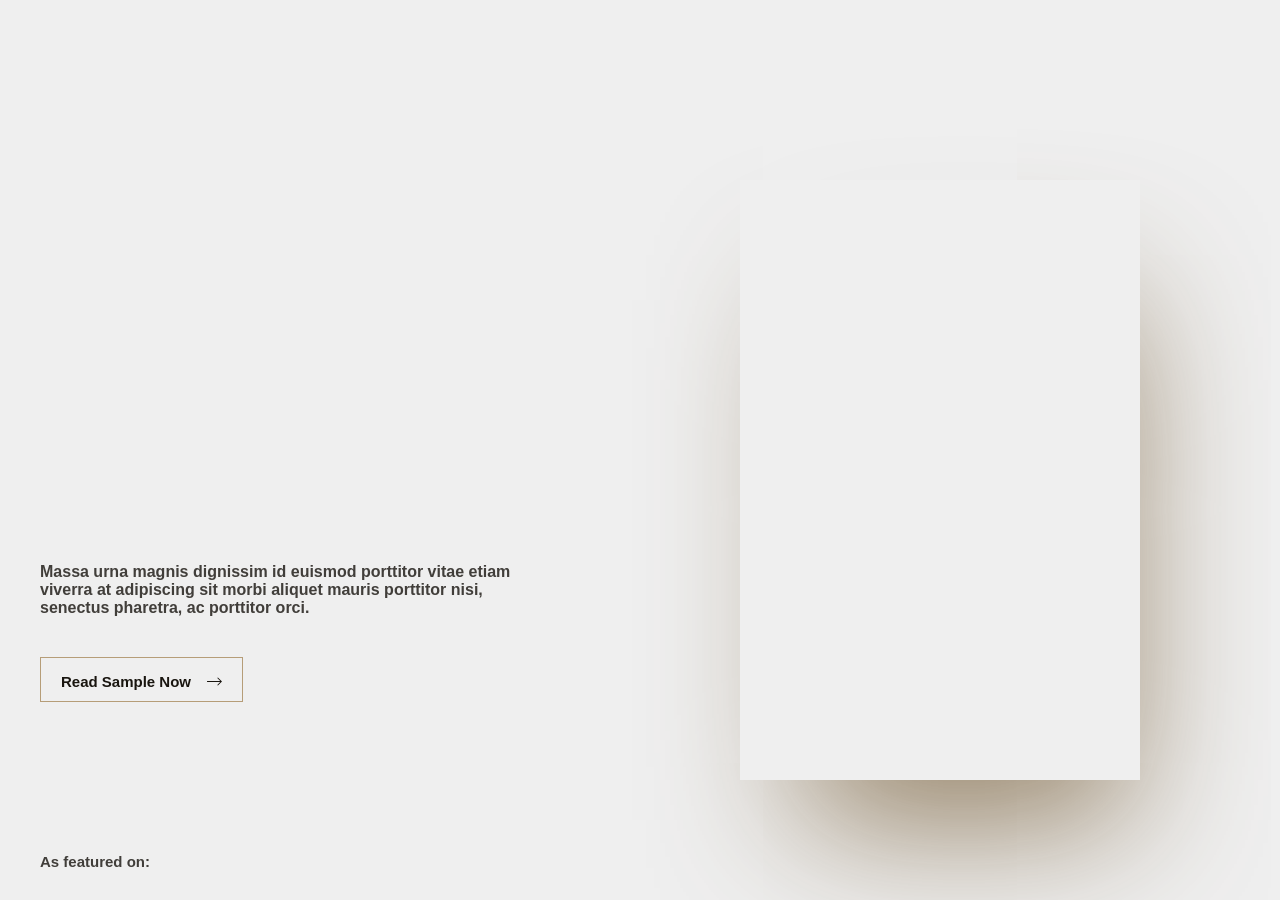
==== index.html @ eb7b5e36 "first" ====
<html xmlns="http://www.w3.org/1999/xhtml" lang="en">

<head>
	<meta http-equiv="Content-Type" content="text/html; charset=utf-8" />
	<meta name="description" content="HTTrack is an easy-to-use website mirror utility. It allows you to download a World Wide website from the Internet to a local directory,building recursively all structures, getting html, images, and other files from the server to your computer. Links are rebuiltrelatively so that you can freely browse to the local site (works with any browser). You can mirror several sites together so that you can jump from one toanother. You can, also, update an existing mirror site, or resume an interrupted download. The robot is fully configurable, with an integrated help" />
	<meta name="keywords" content="httrack, HTTRACK, HTTrack, winhttrack, WINHTTRACK, WinHTTrack, offline browser, web mirror utility, aspirateur web, surf offline, web capture, www mirror utility, browse offline, local  site builder, website mirroring, aspirateur www, internet grabber, capture de site web, internet tool, hors connexion, unix, dos, windows 95, windows 98, solaris, ibm580, AIX 4.0, HTS, HTGet, web aspirator, web aspirateur, libre, GPL, GNU, free software" />
	<title>Local index - HTTrack Website Copier</title>
  <!-- Mirror and index made by HTTrack Website Copier/3.49-2 [XR&CO'2014] -->
	<style type="text/css">
	<!--

body {
	margin: 0;  padding: 0;  margin-bottom: 15px;  margin-top: 8px;
	background: #77b;
}
body, td {
	font: 14px "Trebuchet MS", Verdana, Arial, Helvetica, sans-serif;
	}

#subTitle {
	background: #000;  color: #fff;  padding: 4px;  font-weight: bold; 
	}

#siteNavigation a, #siteNavigation .current {
	font-weight: bold;  color: #448;
	}
#siteNavigation a:link    { text-decoration: none; }
#siteNavigation a:visited { text-decoration: none; }

#siteNavigation .current { background-color: #ccd; }

#siteNavigation a:hover   { text-decoration: none;  background-color: #fff;  color: #000; }
#siteNavigation a:active  { text-decoration: none;  background-color: #ccc; }


a:link    { text-decoration: underline;  color: #00f; }
a:visited { text-decoration: underline;  color: #000; }
a:hover   { text-decoration: underline;  color: #c00; }
a:active  { text-decoration: underline; }

#pageContent {
	clear: both;
	border-bottom: 6px solid #000;
	padding: 10px;  padding-top: 20px;
	line-height: 1.65em;
	background-image: url(backblue.gif);
	background-repeat: no-repeat;
	background-position: top right;
	}

#pageContent, #siteNavigation {
	background-color: #ccd;
	}


.imgLeft  { float: left;   margin-right: 10px;  margin-bottom: 10px; }
.imgRight { float: right;  margin-left: 10px;   margin-bottom: 10px; }

hr { height: 1px;  color: #000;  background-color: #000;  margin-bottom: 15px; }

h1 { margin: 0;  font-weight: bold;  font-size: 2em; }
h2 { margin: 0;  font-weight: bold;  font-size: 1.6em; }
h3 { margin: 0;  font-weight: bold;  font-size: 1.3em; }
h4 { margin: 0;  font-weight: bold;  font-size: 1.18em; }

.blak { background-color: #000; }
.hide { display: none; }
.tableWidth { min-width: 400px; }

.tblRegular       { border-collapse: collapse; }
.tblRegular td    { padding: 6px;  background-image: url(fade.gif);  border: 2px solid #99c; }
.tblHeaderColor, .tblHeaderColor td { background: #99c; }
.tblNoBorder td   { border: 0; }


-->
</style>

</head>

<table width="76%" border="0" align="center" cellspacing="0" cellpadding="3" class="tableWidth">
	<tr>
	<td id="subTitle">HTTrack Website Copier - Open Source offline browser</td>
	</tr>
</table>
<table width="76%" border="0" align="center" cellspacing="0" cellpadding="0" class="tableWidth">
<tr class="blak">
<td>
	<table width="100%" border="0" align="center" cellspacing="1" cellpadding="0">
	<tr>
	<td colspan="6"> 
		<table width="100%" border="0" align="center" cellspacing="0" cellpadding="10">
		<tr> 
		<td id="pageContent"> 
<!-- ==================== End prologue ==================== -->

	<meta name="generator" content="HTTrack Website Copier/3.x">
	<TITLE>Local index - HTTrack</TITLE>
</HEAD>
<BODY>
<H1 ALIGN=Center>Index of locally available sites:</H1>
	<TABLE BORDER="0" WIDTH="100%" CELLSPACING="1" CELLPADDING="0">
		<TR>
			<TD BACKGROUND="fade.gif">
				&middot;
					<A HREF="websitedemos.net/bestselling-author-02/index6195.html">
						Home - Bestselling Author
					</A>		
			</TD>
		</TR>
	</TABLE>
	<BR>
	<BR>
	<BR>
  	<H6 ALIGN="RIGHT">
	<I>Mirror and index made by HTTrack Website Copier [XR&amp;CO'2008]</I>
	</H6>
	<!-- Mirror and index made by HTTrack Website Copier/3.49-2 [XR&CO'2014] -->
	<!-- Thanks for using HTTrack Website Copier! -->
	<meta HTTP-EQUIV="Refresh" CONTENT="0; URL=websitedemos.net/bestselling-author-02/index6195.html">


<!-- ==================== Start epilogue ==================== -->
		</td>
		</tr>
		</table>
	</td>
	</tr>
	</table>
</td>
</tr>
</table>

<table width="76%" border="0" align="center" valign="bottom" cellspacing="0" cellpadding="0">
	<tr>
	<td id="footer"><small>&copy; 2008 Xavier Roche & other contributors - Web Design: Leto Kauler.</small></td>
	</tr>
</table>

</body>

</html>
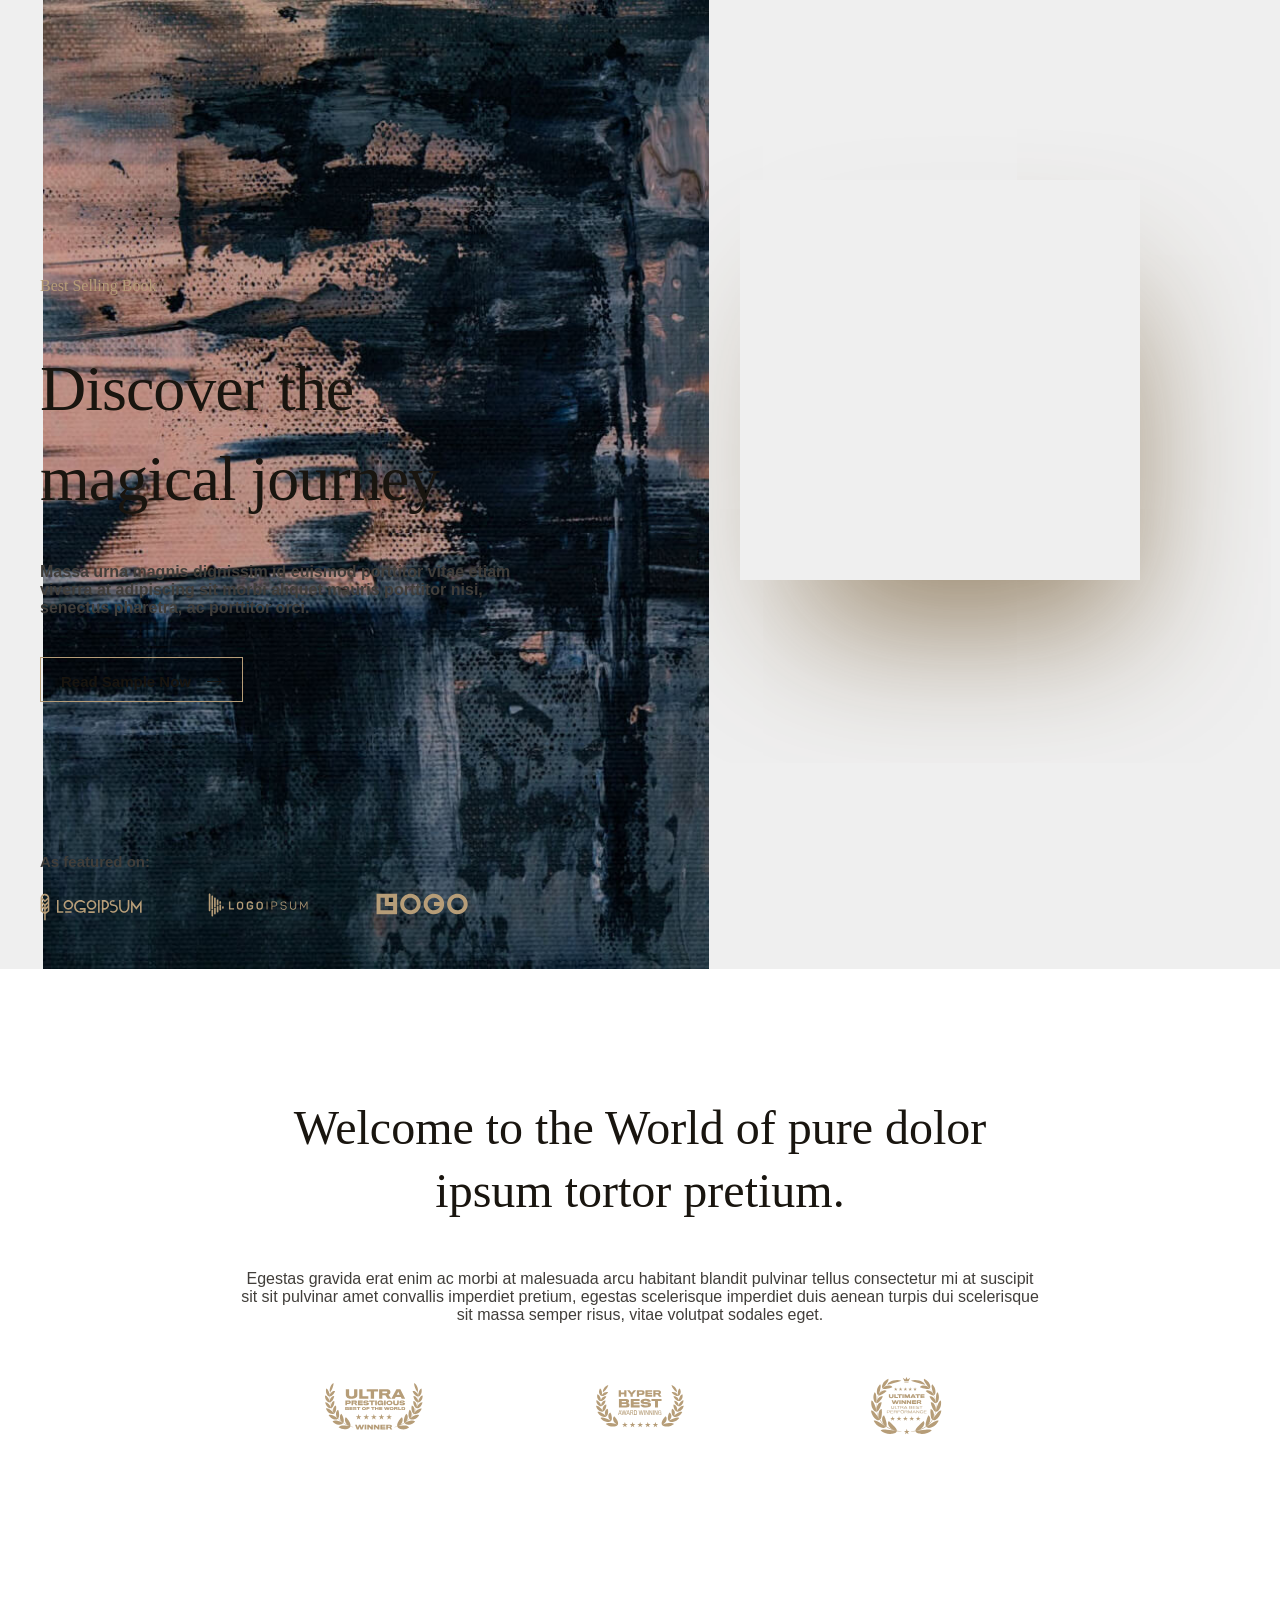
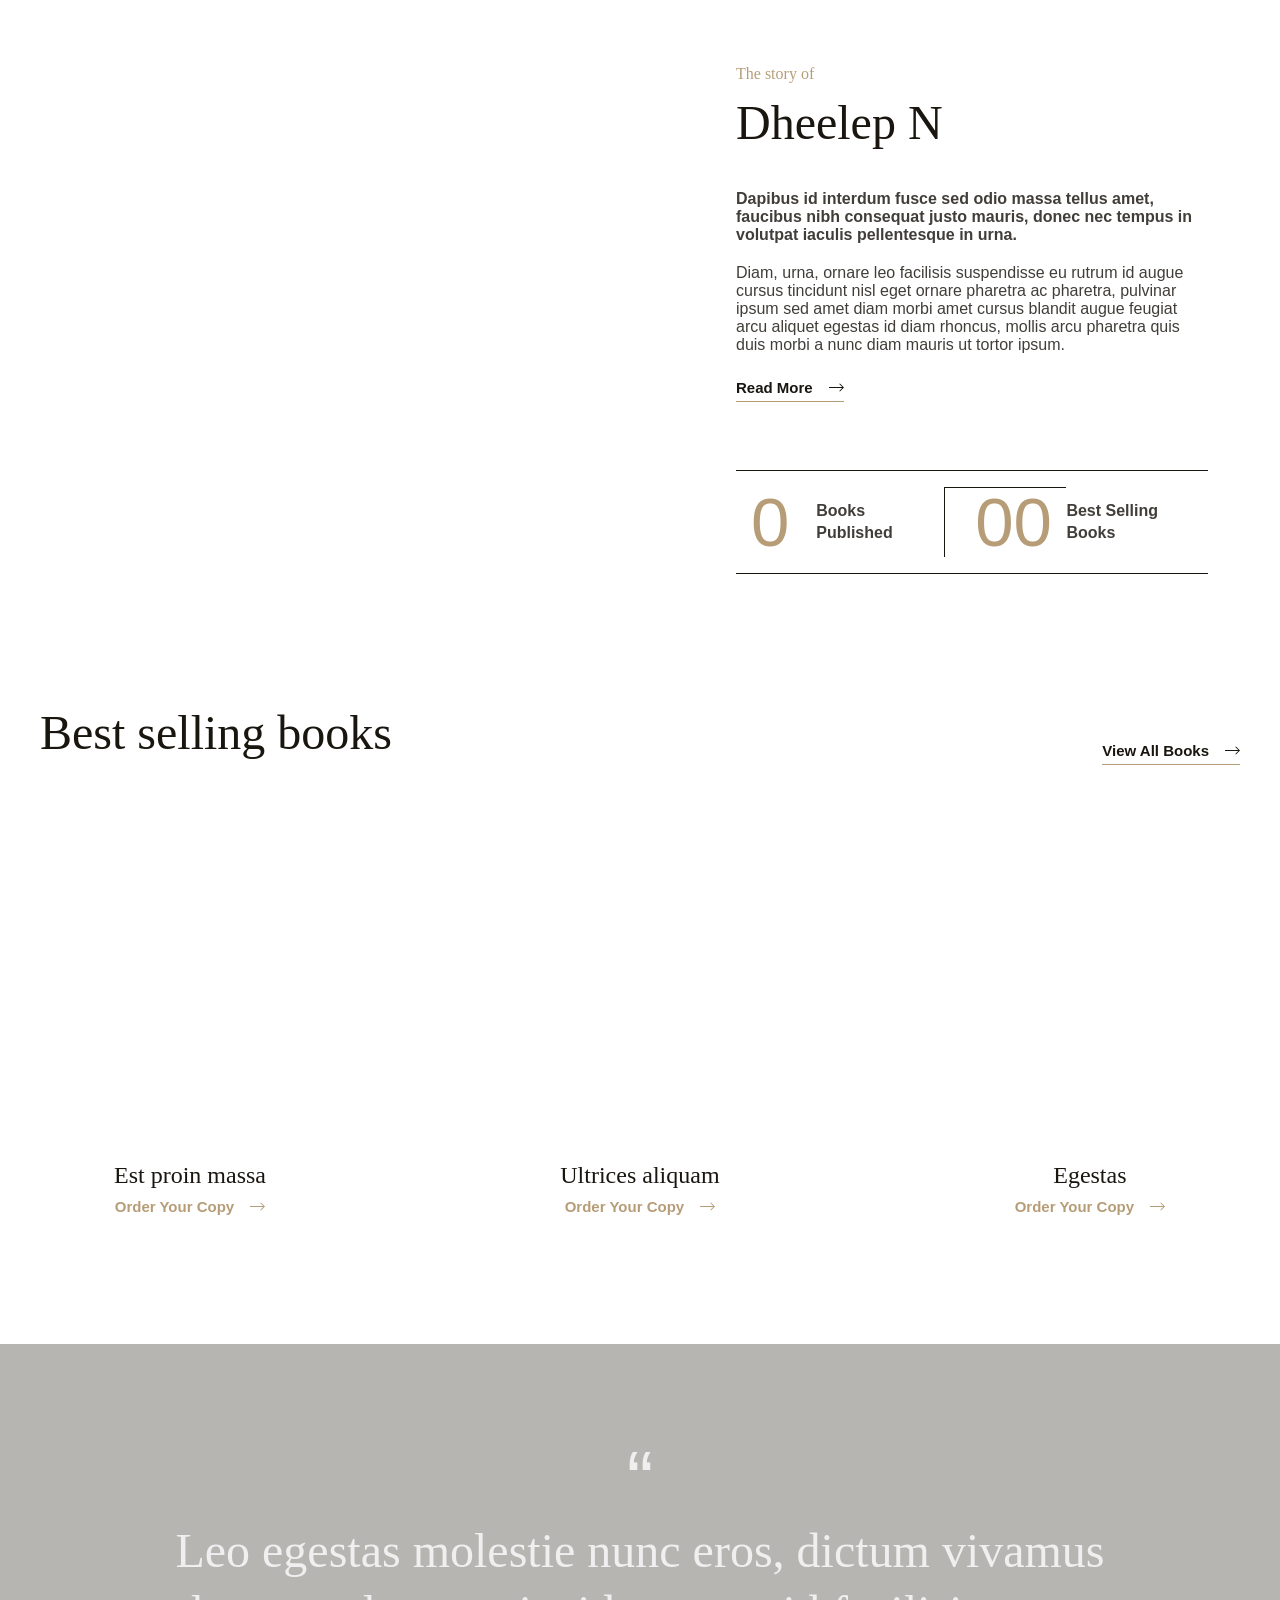
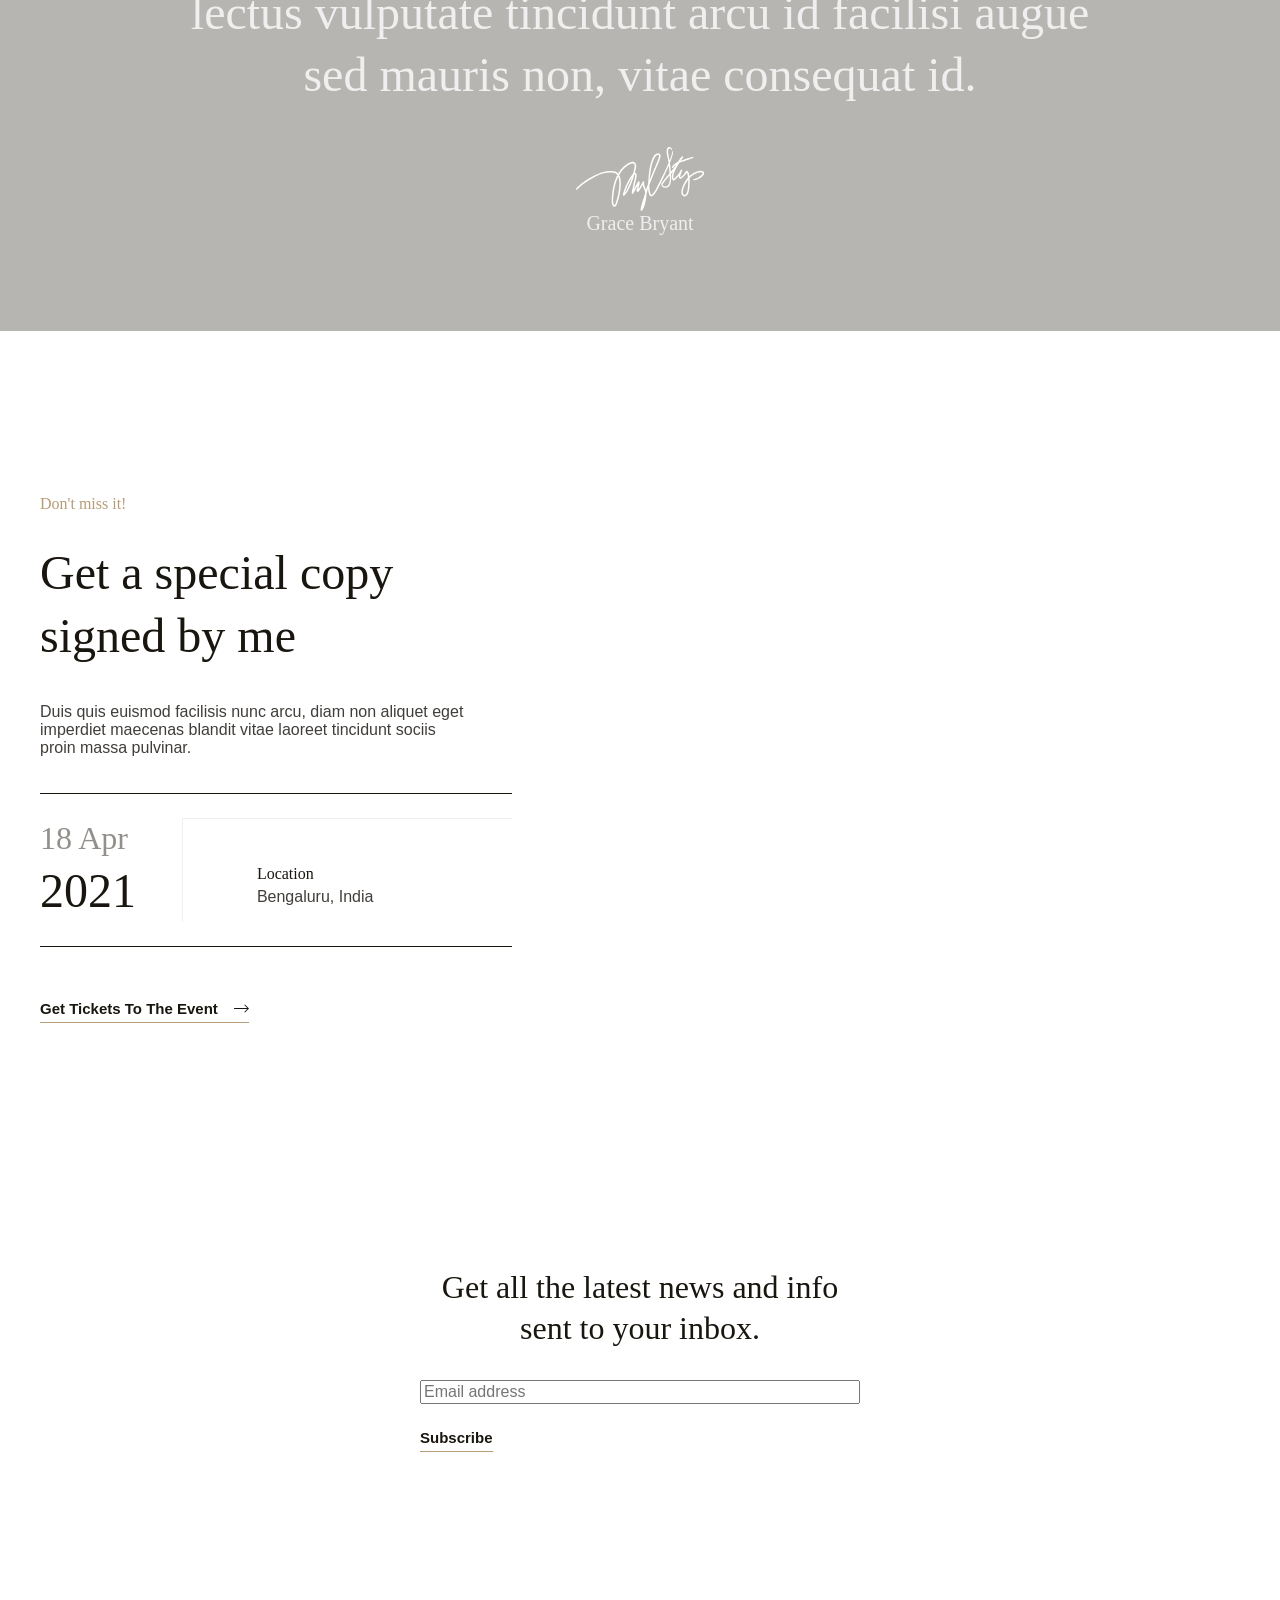
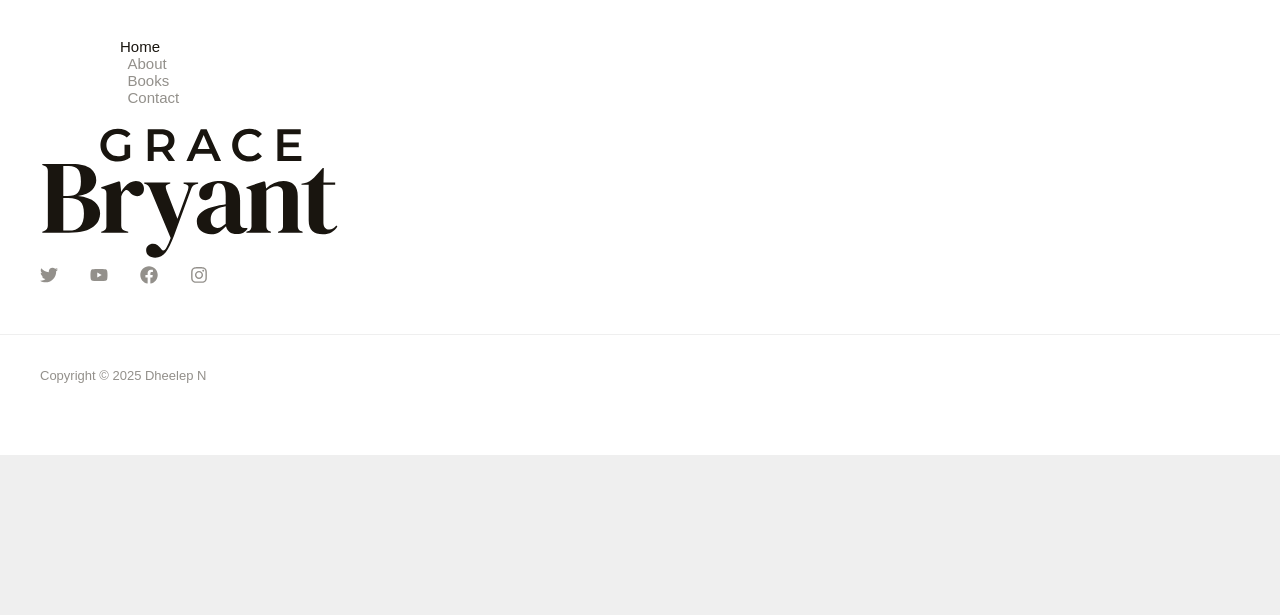
==== commit 5fe094a0: "second" ====
--- a/index.html
+++ b/index.html
@@ -4,7 +4,7 @@
 	<meta http-equiv="Content-Type" content="text/html; charset=utf-8" />
 	<meta name="description" content="HTTrack is an easy-to-use website mirror utility. It allows you to download a World Wide website from the Internet to a local directory,building recursively all structures, getting html, images, and other files from the server to your computer. Links are rebuiltrelatively so that you can freely browse to the local site (works with any browser). You can mirror several sites together so that you can jump from one toanother. You can, also, update an existing mirror site, or resume an interrupted download. The robot is fully configurable, with an integrated help" />
 	<meta name="keywords" content="httrack, HTTRACK, HTTrack, winhttrack, WINHTTRACK, WinHTTrack, offline browser, web mirror utility, aspirateur web, surf offline, web capture, www mirror utility, browse offline, local  site builder, website mirroring, aspirateur www, internet grabber, capture de site web, internet tool, hors connexion, unix, dos, windows 95, windows 98, solaris, ibm580, AIX 4.0, HTS, HTGet, web aspirator, web aspirateur, libre, GPL, GNU, free software" />
-	<title>Local index - HTTrack Website Copier</title>
+	<title>DheelepN</title>
   <!-- Mirror and index made by HTTrack Website Copier/3.49-2 [XR&CO'2014] -->
 	<style type="text/css">
 	<!--
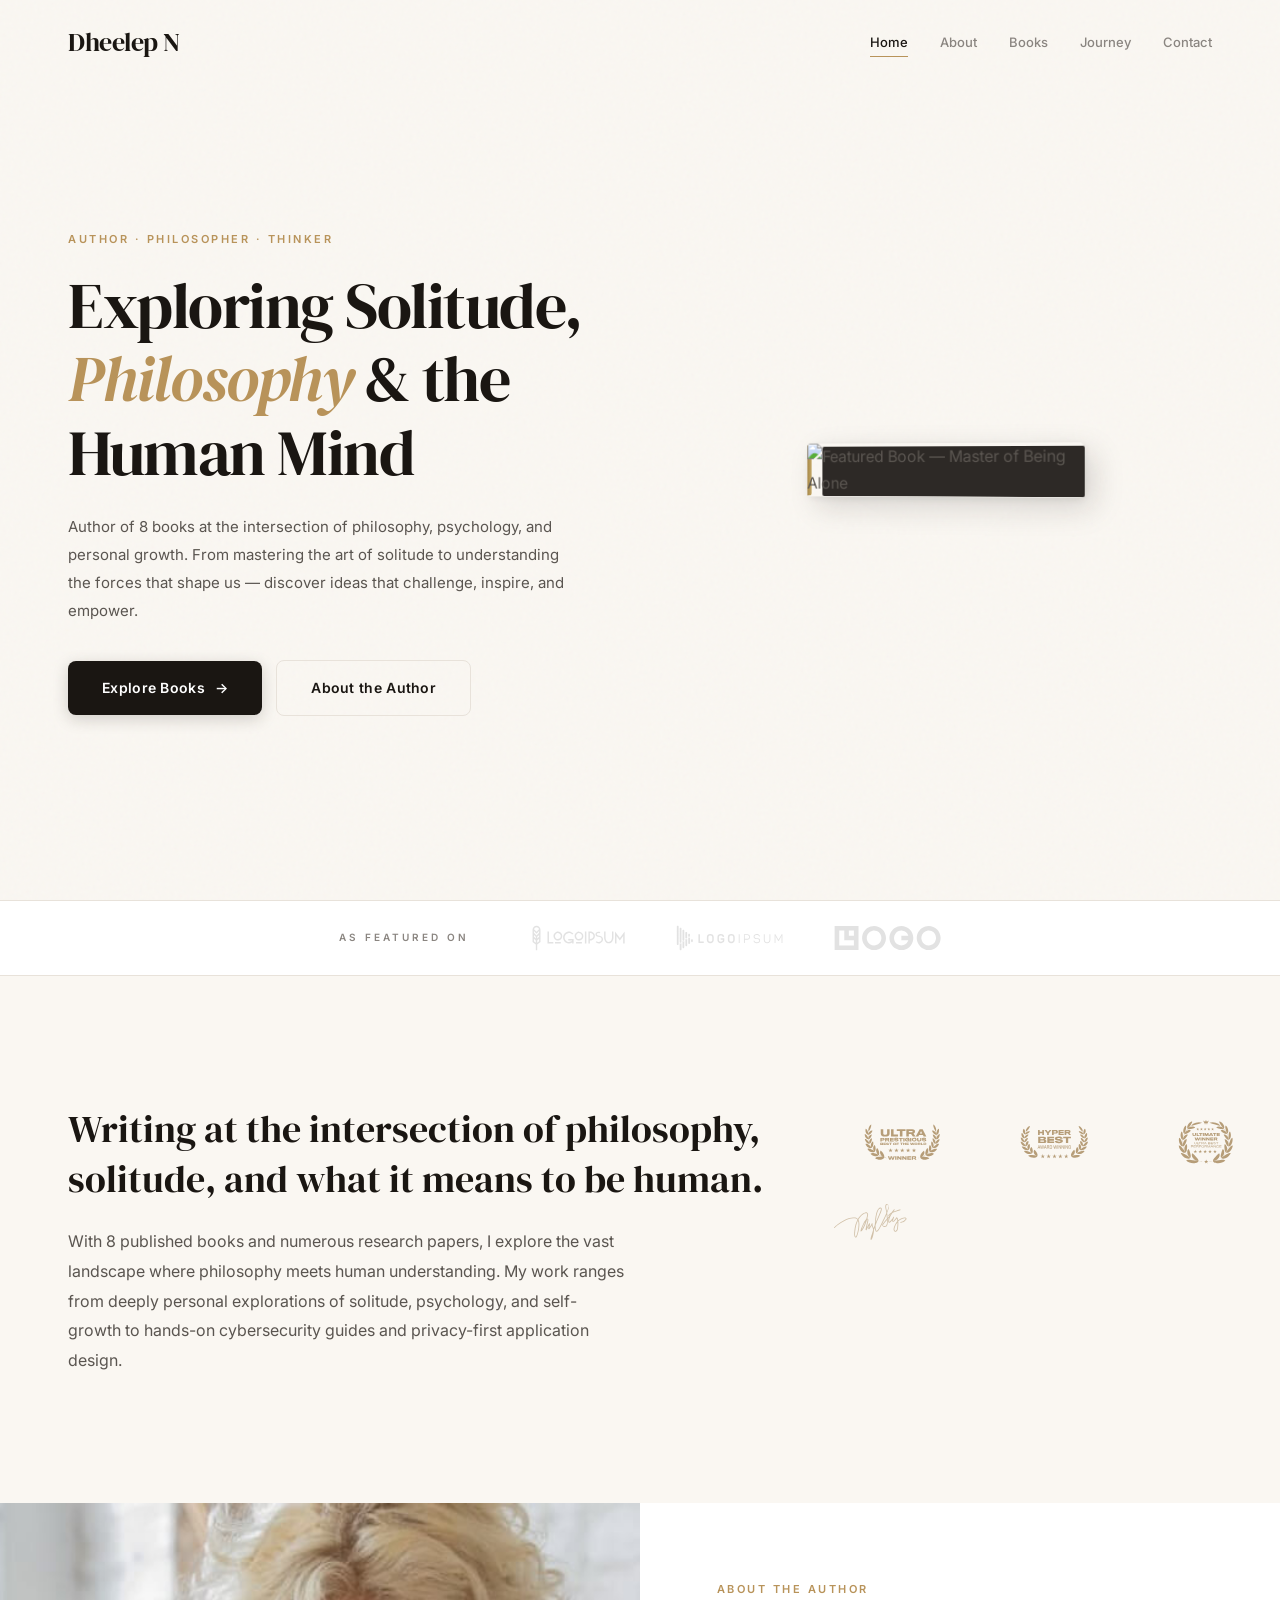
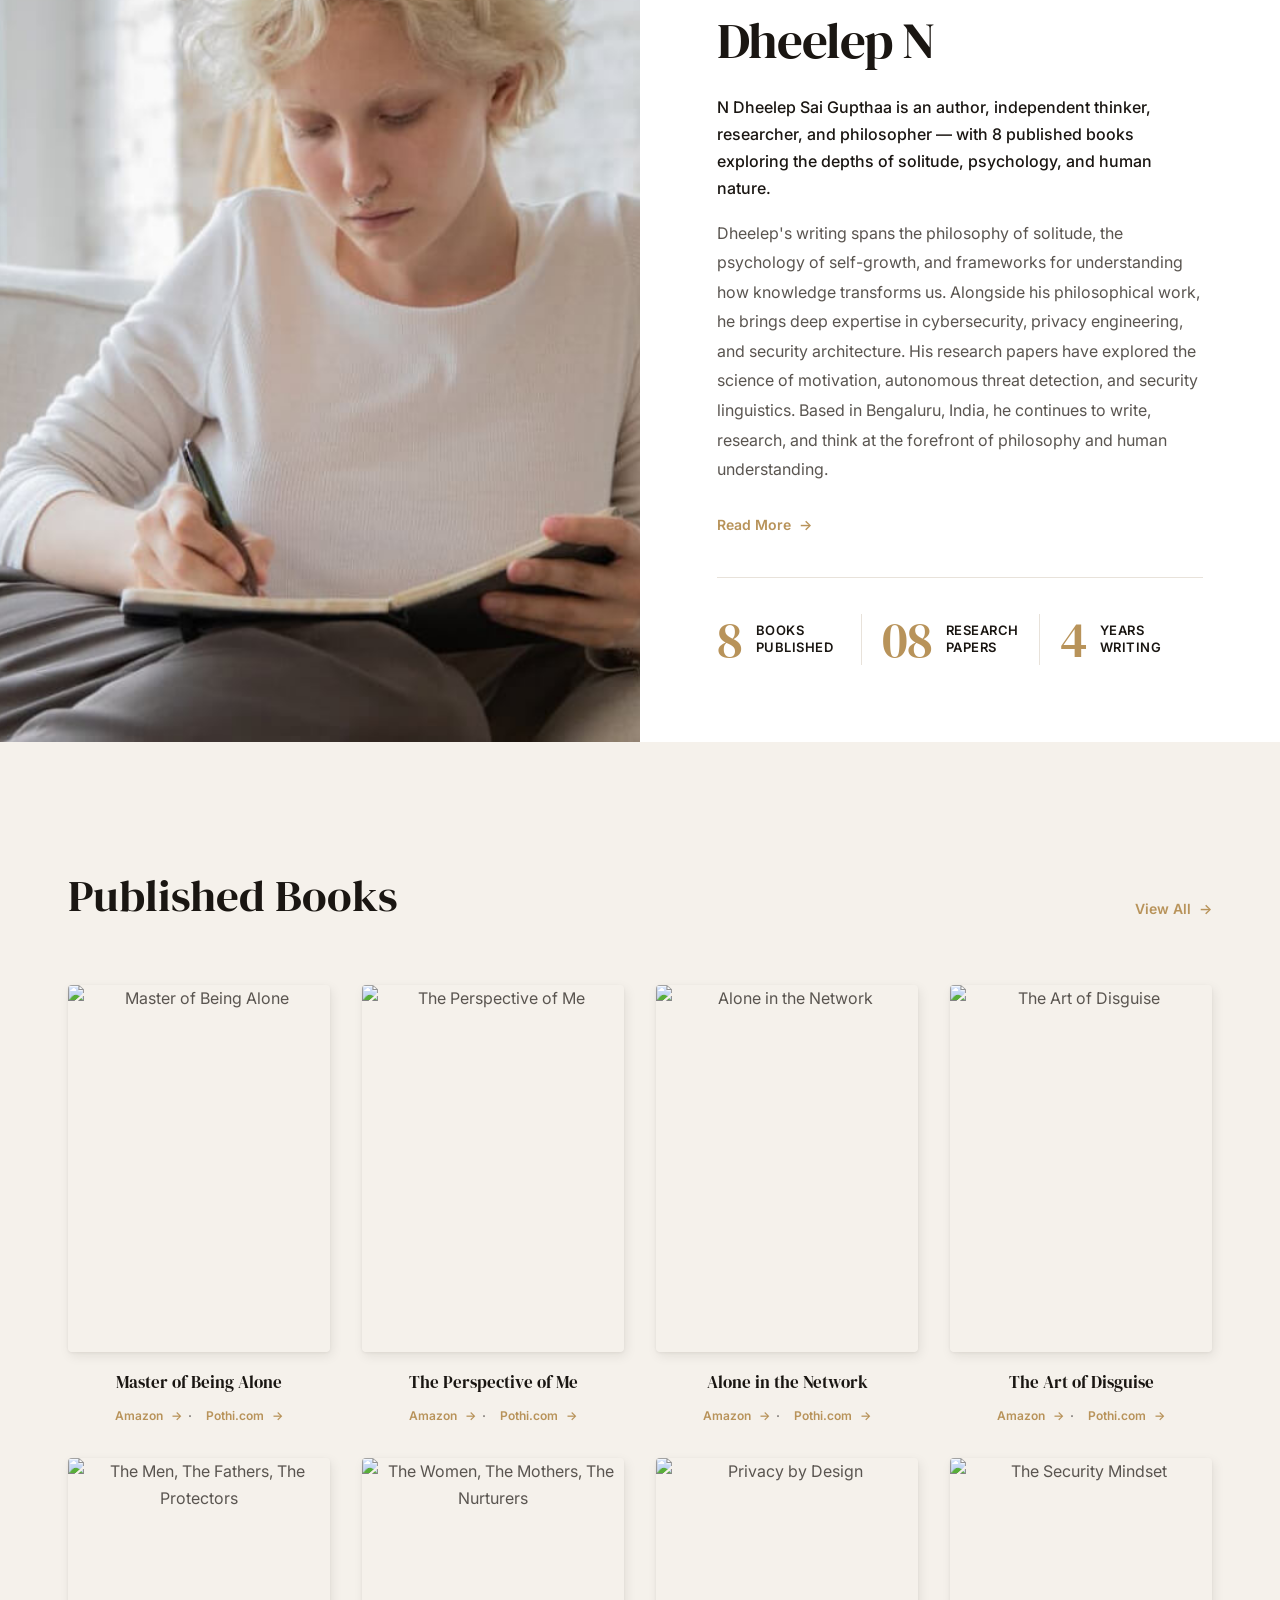
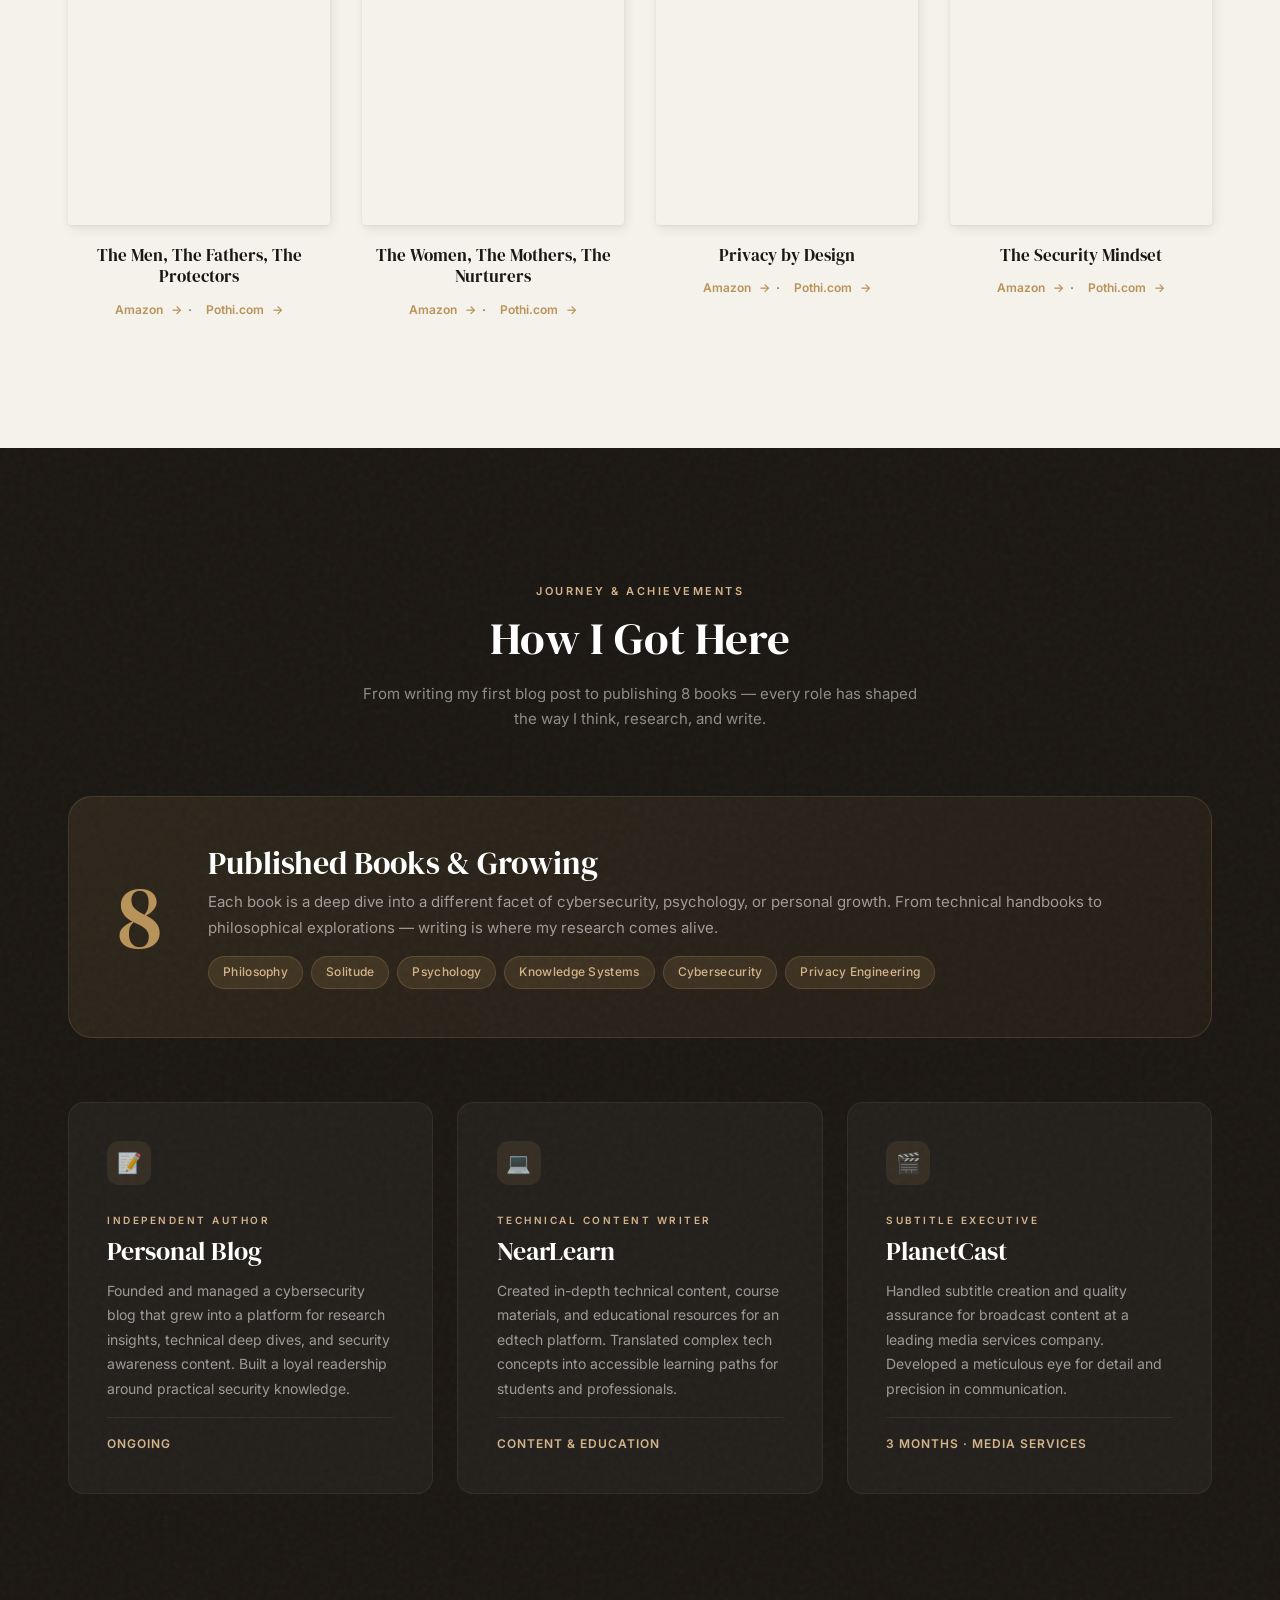
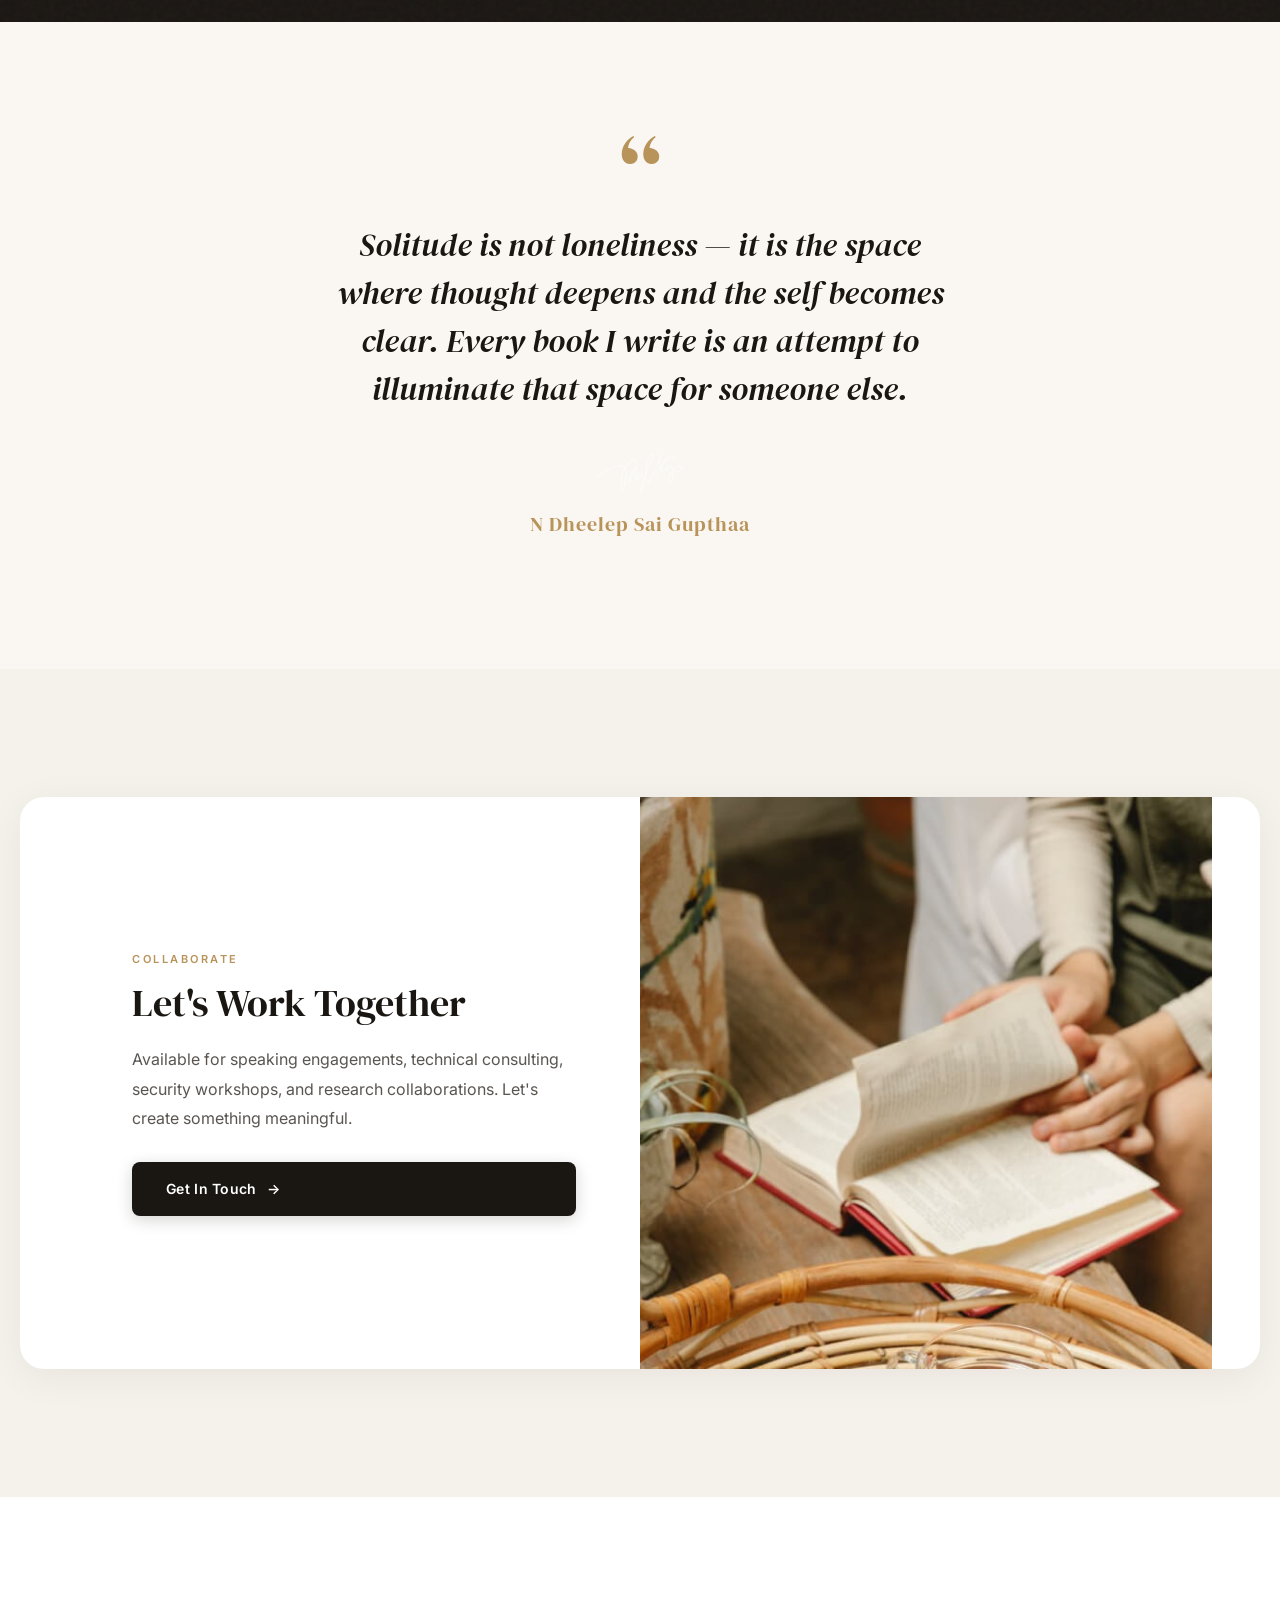
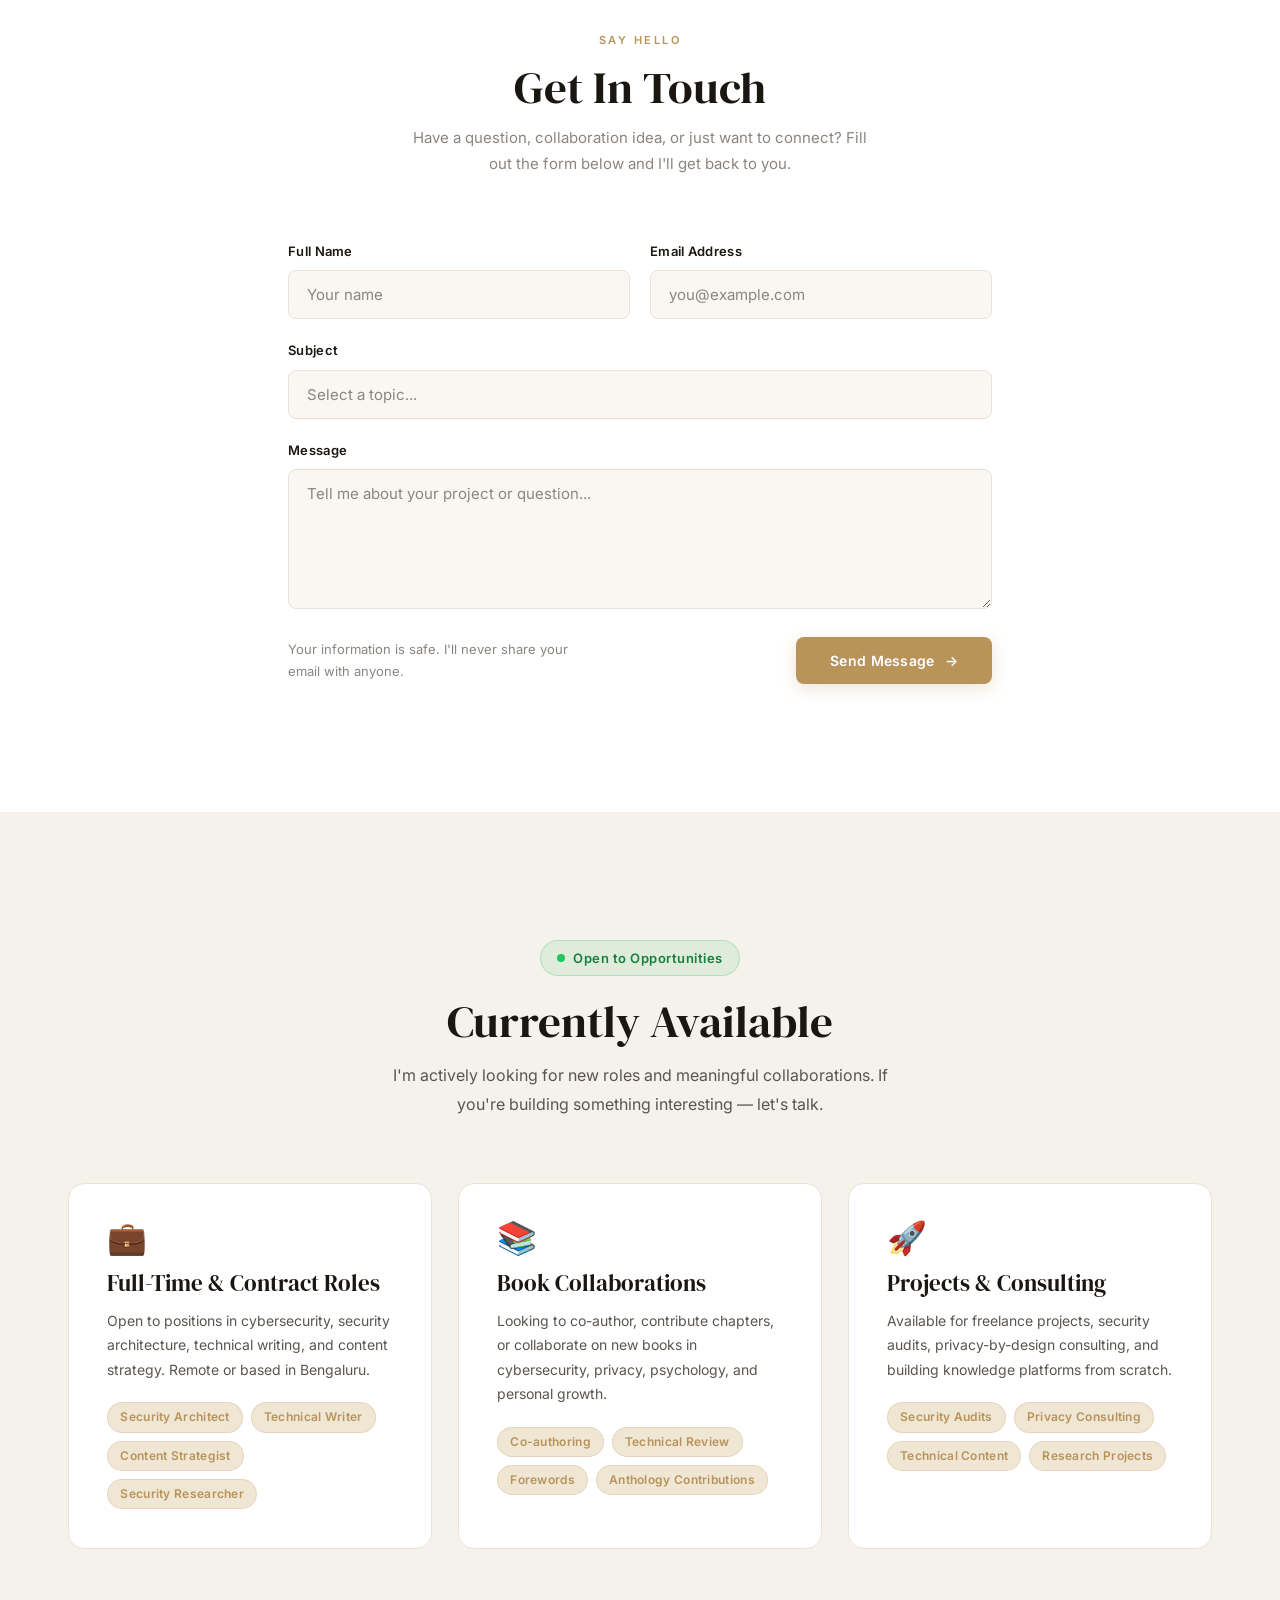
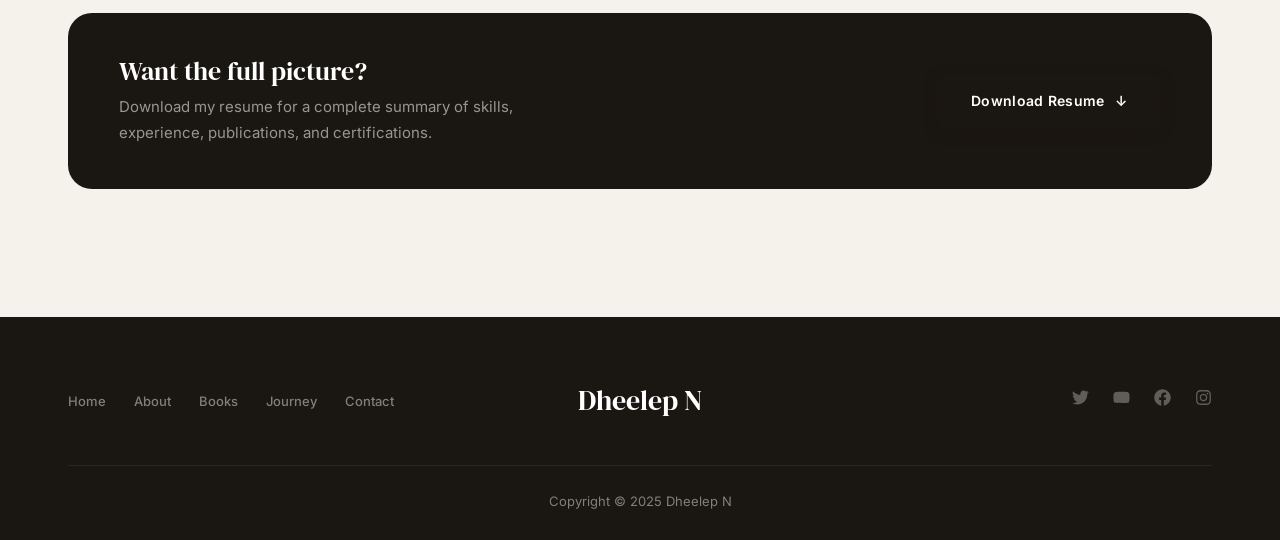
==== commit 0e0be916: "first-deploy" ====
--- a/index.html
+++ b/index.html
@@ -1,144 +1,557 @@
-<html xmlns="http://www.w3.org/1999/xhtml" lang="en">
+<!DOCTYPE html>
+<html lang="en">
 
 <head>
-	<meta http-equiv="Content-Type" content="text/html; charset=utf-8" />
-	<meta name="description" content="HTTrack is an easy-to-use website mirror utility. It allows you to download a World Wide website from the Internet to a local directory,building recursively all structures, getting html, images, and other files from the server to your computer. Links are rebuiltrelatively so that you can freely browse to the local site (works with any browser). You can mirror several sites together so that you can jump from one toanother. You can, also, update an existing mirror site, or resume an interrupted download. The robot is fully configurable, with an integrated help" />
-	<meta name="keywords" content="httrack, HTTRACK, HTTrack, winhttrack, WINHTTRACK, WinHTTrack, offline browser, web mirror utility, aspirateur web, surf offline, web capture, www mirror utility, browse offline, local  site builder, website mirroring, aspirateur www, internet grabber, capture de site web, internet tool, hors connexion, unix, dos, windows 95, windows 98, solaris, ibm580, AIX 4.0, HTS, HTGet, web aspirator, web aspirateur, libre, GPL, GNU, free software" />
-	<title>DheelepN</title>
-  <!-- Mirror and index made by HTTrack Website Copier/3.49-2 [XR&CO'2014] -->
-	<style type="text/css">
-	<!--
-
-body {
-	margin: 0;  padding: 0;  margin-bottom: 15px;  margin-top: 8px;
-	background: #77b;
-}
-body, td {
-	font: 14px "Trebuchet MS", Verdana, Arial, Helvetica, sans-serif;
-	}
-
-#subTitle {
-	background: #000;  color: #fff;  padding: 4px;  font-weight: bold; 
-	}
-
-#siteNavigation a, #siteNavigation .current {
-	font-weight: bold;  color: #448;
-	}
-#siteNavigation a:link    { text-decoration: none; }
-#siteNavigation a:visited { text-decoration: none; }
-
-#siteNavigation .current { background-color: #ccd; }
-
-#siteNavigation a:hover   { text-decoration: none;  background-color: #fff;  color: #000; }
-#siteNavigation a:active  { text-decoration: none;  background-color: #ccc; }
-
-
-a:link    { text-decoration: underline;  color: #00f; }
-a:visited { text-decoration: underline;  color: #000; }
-a:hover   { text-decoration: underline;  color: #c00; }
-a:active  { text-decoration: underline; }
-
-#pageContent {
-	clear: both;
-	border-bottom: 6px solid #000;
-	padding: 10px;  padding-top: 20px;
-	line-height: 1.65em;
-	background-image: url(backblue.gif);
-	background-repeat: no-repeat;
-	background-position: top right;
-	}
-
-#pageContent, #siteNavigation {
-	background-color: #ccd;
-	}
-
-
-.imgLeft  { float: left;   margin-right: 10px;  margin-bottom: 10px; }
-.imgRight { float: right;  margin-left: 10px;   margin-bottom: 10px; }
-
-hr { height: 1px;  color: #000;  background-color: #000;  margin-bottom: 15px; }
-
-h1 { margin: 0;  font-weight: bold;  font-size: 2em; }
-h2 { margin: 0;  font-weight: bold;  font-size: 1.6em; }
-h3 { margin: 0;  font-weight: bold;  font-size: 1.3em; }
-h4 { margin: 0;  font-weight: bold;  font-size: 1.18em; }
-
-.blak { background-color: #000; }
-.hide { display: none; }
-.tableWidth { min-width: 400px; }
-
-.tblRegular       { border-collapse: collapse; }
-.tblRegular td    { padding: 6px;  background-image: url(fade.gif);  border: 2px solid #99c; }
-.tblHeaderColor, .tblHeaderColor td { background: #99c; }
-.tblNoBorder td   { border: 0; }
-
-
--->
-</style>
-
+	<meta charset="UTF-8">
+	<meta name="viewport" content="width=device-width, initial-scale=1.0">
+	<title>N Dheelep Sai Gupthaa — Author & Philosopher</title>
+	<meta name="description"
+		content="Author of 8 books exploring solitude, philosophy, human psychology, and cybersecurity. A thinker, writer, and independent researcher.">
+	<meta property="og:title" content="N Dheelep Sai Gupthaa — Author & Philosopher">
+	<meta property="og:description"
+		content="Author of 8 books on solitude, philosophy, and the human mind. Explore ideas that challenge, inspire, and empower.">
+	<meta property="og:type" content="website">
+	<link rel="icon" href="images/cropped-site-favicon-32x32.png" sizes="32x32">
+	<link rel="apple-touch-icon" href="images/cropped-site-favicon-180x180.png">
+	<link rel="stylesheet" href="styles.css">
 </head>
 
-<table width="76%" border="0" align="center" cellspacing="0" cellpadding="3" class="tableWidth">
-	<tr>
-	<td id="subTitle">HTTrack Website Copier - Open Source offline browser</td>
-	</tr>
-</table>
-<table width="76%" border="0" align="center" cellspacing="0" cellpadding="0" class="tableWidth">
-<tr class="blak">
-<td>
-	<table width="100%" border="0" align="center" cellspacing="1" cellpadding="0">
-	<tr>
-	<td colspan="6"> 
-		<table width="100%" border="0" align="center" cellspacing="0" cellpadding="10">
-		<tr> 
-		<td id="pageContent"> 
-<!-- ==================== End prologue ==================== -->
-
-	<meta name="generator" content="HTTrack Website Copier/3.x">
-	<TITLE>Local index - HTTrack</TITLE>
-</HEAD>
-<BODY>
-<H1 ALIGN=Center>Index of locally available sites:</H1>
-	<TABLE BORDER="0" WIDTH="100%" CELLSPACING="1" CELLPADDING="0">
-		<TR>
-			<TD BACKGROUND="fade.gif">
-				&middot;
-					<A HREF="websitedemos.net/bestselling-author-02/index6195.html">
-						Home - Bestselling Author
-					</A>		
-			</TD>
-		</TR>
-	</TABLE>
-	<BR>
-	<BR>
-	<BR>
-  	<H6 ALIGN="RIGHT">
-	<I>Mirror and index made by HTTrack Website Copier [XR&amp;CO'2008]</I>
-	</H6>
-	<!-- Mirror and index made by HTTrack Website Copier/3.49-2 [XR&CO'2014] -->
-	<!-- Thanks for using HTTrack Website Copier! -->
-	<meta HTTP-EQUIV="Refresh" CONTENT="0; URL=websitedemos.net/bestselling-author-02/index6195.html">
-
-
-<!-- ==================== Start epilogue ==================== -->
-		</td>
-		</tr>
-		</table>
-	</td>
-	</tr>
-	</table>
-</td>
-</tr>
-</table>
-
-<table width="76%" border="0" align="center" valign="bottom" cellspacing="0" cellpadding="0">
-	<tr>
-	<td id="footer"><small>&copy; 2008 Xavier Roche & other contributors - Web Design: Leto Kauler.</small></td>
-	</tr>
-</table>
+<body>
+
+	<!-- ===== HEADER ===== -->
+	<header class="header" id="header">
+		<div class="wrap">
+			<a href="#" class="header-logo">Dheelep N</a>
+			<nav class="header-nav">
+				<a href="#" class="active">Home</a>
+				<a href="#about">About</a>
+				<a href="#books">Books</a>
+				<a href="#journey">Journey</a>
+				<a href="#contact">Contact</a>
+			</nav>
+			<button class="menu-btn" aria-label="Menu">
+				<span></span><span></span><span></span>
+			</button>
+		</div>
+	</header>
+
+	<!-- ===== HERO ===== -->
+	<section class="hero">
+		<div class="wrap">
+			<div class="hero-text">
+				<span class="tag">Author · Philosopher · Thinker</span>
+				<h1>Exploring Solitude, <em>Philosophy</em> &amp; the Human Mind</h1>
+				<p class="hero-desc">Author of 8 books at the intersection of philosophy, psychology, and personal
+					growth.
+					From mastering the art of solitude to understanding the forces that shape us — discover ideas that
+					challenge,
+					inspire, and empower.</p>
+				<div class="hero-actions">
+					<a href="#books" class="btn btn-primary">Explore Books <span class="arrow">→</span></a>
+					<a href="#about" class="btn btn-outline">About the Author</a>
+				</div>
+			</div>
+			<div class="hero-book">
+				<div class="book-3d">
+					<img src="https://simg.pothi.com/Avh4IQ-1CUHKC9wo-V9XNSCJp0chwcioWoD0uD73190/rs:fit/w:371/h:477/el:1/g:sm/cb:rev-5/bG9jYWw6Ly8vaW1h/Z2VzL3Byb2R1Y3Rz/LzIwMjUvMTIvU0tV/MzE2NzAvSW1hZ2Vf/MC5qcGc.jpg"
+						alt="Featured Book — Master of Being Alone">
+				</div>
+			</div>
+		</div>
+	</section>
+
+	<!-- ===== PROOF BAR ===== -->
+	<div class="proof-bar">
+		<div class="wrap">
+			<span class="tag">As featured on</span>
+			<img src="images/logo-3.svg" alt="Featured">
+			<img src="images/logo-1.svg" alt="Featured">
+			<img src="images/logo-5.svg" alt="Featured">
+		</div>
+	</div>
+
+	<!-- ===== INTRO ===== -->
+	<section class="intro">
+		<div class="wrap">
+			<div class="intro-text reveal">
+				<h2>Writing at the intersection of philosophy, solitude, and what it means to be human.</h2>
+				<p>With 8 published books and numerous research papers, I explore the vast landscape where philosophy
+					meets
+					human understanding. My work ranges from deeply personal explorations of solitude, psychology, and
+					self-growth to
+					hands-on cybersecurity guides and privacy-first application design.</p>
+			</div>
+			<div class="intro-side reveal reveal-d2">
+				<div class="badges-row">
+					<img src="images/badge-3.svg" alt="Award">
+					<img src="images/badge-2.svg" alt="Award">
+					<img src="images/badge-1.svg" alt="Award">
+				</div>
+				<img src="images/signature-gold.svg" alt="Signature" class="sig">
+			</div>
+		</div>
+	</section>
+
+	<!-- ===== ABOUT ===== -->
+	<section class="about" id="about">
+		<div class="wrap">
+			<div class="about-grid">
+				<div class="about-photo reveal">
+					<img src="images/writer-template-woman-figure.jpg" alt="Dheelep N">
+				</div>
+				<div class="about-body">
+					<span class="tag reveal">About the author</span>
+					<h2 class="reveal reveal-d1">Dheelep N</h2>
+					<p class="lead reveal reveal-d2">N Dheelep Sai Gupthaa is an author, independent thinker,
+						researcher, and philosopher — with 8 published books exploring the depths of solitude,
+						psychology, and human nature.</p>
+					<p class="detail reveal reveal-d2">Dheelep's writing spans the philosophy of solitude, the
+						psychology of self-growth, and frameworks for understanding how knowledge transforms us.
+						Alongside his philosophical work, he brings deep expertise in cybersecurity, privacy
+						engineering, and security architecture. His research papers have explored the science of
+						motivation, autonomous threat detection, and security linguistics. Based in Bengaluru, India,
+						he continues to write, research, and think at the forefront of philosophy and human
+						understanding.</p>
+					<a href="#" class="link-cta reveal reveal-d3">Read More <span class="arrow">→</span></a>
+					<div class="stats-row reveal reveal-d3">
+						<div class="stat">
+							<span class="stat-num">8</span>
+							<span class="stat-text">Books<br>Published</span>
+						</div>
+						<div class="stat">
+							<span class="stat-num">08</span>
+							<span class="stat-text">Research<br>Papers</span>
+						</div>
+						<div class="stat">
+							<span class="stat-num">4</span>
+							<span class="stat-text">Years<br>Writing</span>
+						</div>
+					</div>
+				</div>
+			</div>
+		</div>
+	</section>
+
+	<!-- ===== BOOKS ===== -->
+	<section class="books" id="books">
+		<div class="wrap">
+			<div class="books-top reveal">
+				<h2>Published Books</h2>
+				<a href="https://www.amazon.com/stores/Dheelep-N/author/B0GCNGP1QQ" target="_blank"
+					class="link-cta">View All <span class="arrow">→</span></a>
+			</div>
+			<div class="books-grid">
+				<!-- Philosophy, Psychology & Identity books first -->
+				<div class="book-item reveal">
+					<div class="book-cover"><img
+							src="https://simg.pothi.com/Avh4IQ-1CUHKC9wo-V9XNSCJp0chwcioWoD0uD73190/rs:fit/w:371/h:477/el:1/g:sm/cb:rev-5/bG9jYWw6Ly8vaW1h/Z2VzL3Byb2R1Y3Rz/LzIwMjUvMTIvU0tV/MzE2NzAvSW1hZ2Vf/MC5qcGc.jpg"
+							alt="Master of Being Alone"></div>
+					<h4>Master of Being Alone</h4>
+					<div class="book-links">
+						<a href="https://www.amazon.com/Master-Being-Alone-Strength-Solitude-ebook/dp/B0FJ76K5HT"
+							target="_blank" class="link-cta">Amazon <span class="arrow">→</span></a>
+						<a href="https://store.pothi.com/book/dheelep-n-master-being-alone/" target="_blank"
+							class="link-cta">Pothi.com <span class="arrow">→</span></a>
+					</div>
+				</div>
+				<div class="book-item reveal reveal-d1">
+					<div class="book-cover"><img src="https://m.media-amazon.com/images/I/71gKLCwH8EL.jpg"
+							alt="The Perspective of Me"></div>
+					<h4>The Perspective of Me</h4>
+					<div class="book-links">
+						<a href="https://www.amazon.com/Perspective-Me-World-Experience-ebook/dp/B0G43ZCGDT"
+							target="_blank" class="link-cta">Amazon <span class="arrow">→</span></a>
+						<a href="https://store.pothi.com/book/dheelep-n-perspective-me/" target="_blank"
+							class="link-cta">Pothi.com <span class="arrow">→</span></a>
+					</div>
+				</div>
+				<div class="book-item reveal reveal-d2">
+					<div class="book-cover"><img src="https://m.media-amazon.com/images/I/81hqBfuh8BL.jpg"
+							alt="Alone in the Network"></div>
+					<h4>Alone in the Network</h4>
+					<div class="book-links">
+						<a href="https://www.amazon.com/Alone-Network-Digital-Solitude-Superpower-ebook/dp/B0G48ZWR42"
+							target="_blank" class="link-cta">Amazon <span class="arrow">→</span></a>
+						<a href="https://store.pothi.com/book/dheelep-n-alone-network/" target="_blank"
+							class="link-cta">Pothi.com <span class="arrow">→</span></a>
+					</div>
+				</div>
+				<div class="book-item reveal reveal-d3">
+					<div class="book-cover"><img src="https://m.media-amazon.com/images/I/71yzGzUtYzL.jpg"
+							alt="The Art of Disguise"></div>
+					<h4>The Art of Disguise</h4>
+					<div class="book-links">
+						<a href="https://www.amazon.com/ART-DISGUISE-Master-Strategic-Authenticity-ebook/dp/B0G43YLBSX"
+							target="_blank" class="link-cta">Amazon <span class="arrow">→</span></a>
+						<a href="https://store.pothi.com/book/dheelep-n-art-disguise/" target="_blank"
+							class="link-cta">Pothi.com <span class="arrow">→</span></a>
+					</div>
+				</div>
+				<div class="book-item reveal">
+					<div class="book-cover"><img src="https://m.media-amazon.com/images/I/71LrIVSvjGL.jpg"
+							alt="The Men, The Fathers, The Protectors"></div>
+					<h4>The Men, The Fathers, The Protectors</h4>
+					<div class="book-links">
+						<a href="https://www.amazon.com/Men-Fathers-Protectors-Exploration-Masculine-ebook/dp/B0G43ZR1CN"
+							target="_blank" class="link-cta">Amazon <span class="arrow">→</span></a>
+						<a href="https://store.pothi.com/book/dheelep-n-men-fathers-protectors/" target="_blank"
+							class="link-cta">Pothi.com <span class="arrow">→</span></a>
+					</div>
+				</div>
+				<div class="book-item reveal reveal-d1">
+					<div class="book-cover"><img src="https://m.media-amazon.com/images/I/71qOctG8aXL.jpg"
+							alt="The Women, The Mothers, The Nurturers"></div>
+					<h4>The Women, The Mothers, The Nurturers</h4>
+					<div class="book-links">
+						<a href="https://www.amazon.com/Women-Mothers-Nurturers-Literary-Exploration-ebook/dp/B0G483PCRX"
+							target="_blank" class="link-cta">Amazon <span class="arrow">→</span></a>
+						<a href="https://store.pothi.com/book/dheelep-n-women-mothers-nurturers/" target="_blank"
+							class="link-cta">Pothi.com <span class="arrow">→</span></a>
+					</div>
+				</div>
+				<!-- Technical & Cybersecurity books -->
+				<div class="book-item reveal reveal-d2">
+					<div class="book-cover"><img src="https://m.media-amazon.com/images/I/61WR0Gs1X9L.jpg"
+							alt="Privacy by Design"></div>
+					<h4>Privacy by Design</h4>
+					<div class="book-links">
+						<a href="https://www.amazon.com/Privacy-Design-Build-Privacy-First-Applications-ebook/dp/B0FJRHFNH6"
+							target="_blank" class="link-cta">Amazon <span class="arrow">→</span></a>
+						<a href="https://store.pothi.com/book/dheelep-n-privacy-design/" target="_blank"
+							class="link-cta">Pothi.com <span class="arrow">→</span></a>
+					</div>
+				</div>
+				<div class="book-item reveal reveal-d3">
+					<div class="book-cover"><img src="https://m.media-amazon.com/images/I/81LDoqyQsxL.jpg"
+							alt="The Security Mindset"></div>
+					<h4>The Security Mindset</h4>
+					<div class="book-links">
+						<a href="https://www.amazon.com/Security-Mindset-Starting-Networking-Essentials-ebook/dp/B0G495V6RP"
+							target="_blank" class="link-cta">Amazon <span class="arrow">→</span></a>
+						<a href="https://store.pothi.com/book/dheelep-n-security-mindset/" target="_blank"
+							class="link-cta">Pothi.com <span class="arrow">→</span></a>
+					</div>
+				</div>
+			</div>
+		</div>
+	</section>
+
+	<!-- ===== JOURNEY & ACHIEVEMENTS ===== -->
+	<section class="journey" id="journey">
+		<div class="wrap">
+			<div class="journey-header reveal">
+				<span class="tag">Journey &amp; Achievements</span>
+				<h2>How I Got Here</h2>
+				<p>From writing my first blog post to publishing 8 books — every role has shaped the way I think,
+					research, and
+					write.</p>
+			</div>
+
+			<!-- Highlight: 8 Books -->
+			<div class="journey-highlight reveal">
+				<div class="highlight-number">8</div>
+				<div class="highlight-content">
+					<h3>Published Books &amp; Growing</h3>
+					<p>Each book is a deep dive into a different facet of cybersecurity, psychology, or personal growth.
+						From
+						technical handbooks to philosophical explorations — writing is where my research comes alive.
+					</p>
+					<div class="highlight-topics">
+						<span class="topic-tag">Philosophy</span>
+						<span class="topic-tag">Solitude</span>
+						<span class="topic-tag">Psychology</span>
+						<span class="topic-tag">Knowledge Systems</span>
+						<span class="topic-tag">Cybersecurity</span>
+						<span class="topic-tag">Privacy Engineering</span>
+					</div>
+				</div>
+			</div>
+
+			<!-- Experience Cards -->
+			<div class="journey-grid">
+				<div class="j-card reveal">
+					<div class="j-card-icon">📝</div>
+					<span class="tag">Independent Author</span>
+					<h4>Personal Blog</h4>
+					<p>Founded and managed a cybersecurity blog that grew into a platform for research insights,
+						technical deep
+						dives, and security awareness content. Built a loyal readership around practical security
+						knowledge.</p>
+					<div class="j-duration">Ongoing</div>
+				</div>
+				<div class="j-card reveal reveal-d1">
+					<div class="j-card-icon">💻</div>
+					<span class="tag">Technical Content Writer</span>
+					<h4>NearLearn</h4>
+					<p>Created in-depth technical content, course materials, and educational resources for an edtech
+						platform.
+						Translated complex tech concepts into accessible learning paths for students and professionals.
+					</p>
+					<div class="j-duration">Content &amp; Education</div>
+				</div>
+				<div class="j-card reveal reveal-d2">
+					<div class="j-card-icon">🎬</div>
+					<span class="tag">Subtitle Executive</span>
+					<h4>PlanetCast</h4>
+					<p>Handled subtitle creation and quality assurance for broadcast content at a leading media services
+						company.
+						Developed a meticulous eye for detail and precision in communication.</p>
+					<div class="j-duration">3 Months · Media Services</div>
+				</div>
+			</div>
+		</div>
+	</section>
+
+	<!-- ===== QUOTE ===== -->
+	<section class="quote-section">
+		<div class="wrap">
+			<div class="quote-icon reveal">&ldquo;</div>
+			<blockquote class="reveal reveal-d1">Solitude is not loneliness — it is the space where thought deepens
+				and the
+				self becomes clear. Every book I write is an attempt to illuminate that space for someone else.
+			</blockquote>
+			<img src="images/signature.svg" alt="Signature" class="sig-img reveal reveal-d2">
+			<cite class="reveal reveal-d2">N Dheelep Sai Gupthaa</cite>
+		</div>
+	</section>
+
+	<!-- ===== CONNECT CTA ===== -->
+	<section class="connect">
+		<div class="wrap">
+			<div class="connect-body reveal">
+				<span class="tag">Collaborate</span>
+				<h2>Let's Work Together</h2>
+				<p>Available for speaking engagements, technical consulting, security workshops, and research
+					collaborations.
+					Let's create something meaningful.</p>
+				<a href="#contact" class="btn btn-primary">Get In Touch <span class="arrow">→</span></a>
+			</div>
+			<div class="connect-img">
+				<img src="images/writer-template-book-signing.jpg" alt="Connect & Collaborate">
+			</div>
+		</div>
+	</section>
+
+	<!-- ===== CONTACT FORM ===== -->
+	<section class="contact" id="contact">
+		<div class="wrap">
+			<div class="contact-header reveal">
+				<span class="tag">Say Hello</span>
+				<h2>Get In Touch</h2>
+				<p>Have a question, collaboration idea, or just want to connect? Fill out the form below and I'll get
+					back to
+					you.</p>
+			</div>
+
+			<form class="contact-form reveal" id="contactForm">
+				<div class="form-group">
+					<label for="name">Full Name</label>
+					<input type="text" id="name" name="name" placeholder="Your name" required>
+				</div>
+
+				<div class="form-group">
+					<label for="email">Email Address</label>
+					<input type="email" id="email" name="email" placeholder="you@example.com" required>
+				</div>
+
+				<div class="form-group full-width">
+					<label for="subject">Subject</label>
+					<select id="subject" name="subject" required>
+						<option value="" disabled selected>Select a topic...</option>
+						<option value="collaboration">Collaboration / Partnership</option>
+						<option value="speaking">Speaking Engagement</option>
+						<option value="consulting">Security Consulting</option>
+						<option value="book">Book Inquiry</option>
+						<option value="media">Media / Interview</option>
+						<option value="other">Other</option>
+					</select>
+				</div>
+
+				<div class="form-group full-width">
+					<label for="message">Message</label>
+					<textarea id="message" name="message" placeholder="Tell me about your project or question..."
+						required></textarea>
+				</div>
+
+				<div class="form-actions">
+					<p class="privacy-note">Your information is safe. I'll never share your email with anyone.</p>
+					<button type="submit" class="btn btn-gold">Send Message <span class="arrow">→</span></button>
+				</div>
+			</form>
+
+			<div class="form-status" id="formStatus"></div>
+		</div>
+	</section>
+
+	<!-- ===== AVAILABLE FOR WORK ===== -->
+	<section class="availability" id="availability">
+		<div class="wrap">
+			<div class="avail-header reveal">
+				<div class="status-badge"><span class="status-dot"></span> Open to Opportunities</div>
+				<h2>Currently Available</h2>
+				<p>I'm actively looking for new roles and meaningful collaborations. If you're building something
+					interesting — let's talk.</p>
+			</div>
+
+			<div class="avail-grid">
+				<div class="avail-card reveal">
+					<div class="avail-card-icon">💼</div>
+					<h4>Full-Time & Contract Roles</h4>
+					<p>Open to positions in cybersecurity, security architecture, technical writing, and content
+						strategy. Remote or based in Bengaluru.</p>
+					<ul class="avail-tags">
+						<li>Security Architect</li>
+						<li>Technical Writer</li>
+						<li>Content Strategist</li>
+						<li>Security Researcher</li>
+					</ul>
+				</div>
+				<div class="avail-card reveal reveal-d1">
+					<div class="avail-card-icon">📚</div>
+					<h4>Book Collaborations</h4>
+					<p>Looking to co-author, contribute chapters, or collaborate on new books in cybersecurity, privacy,
+						psychology, and personal growth.</p>
+					<ul class="avail-tags">
+						<li>Co-authoring</li>
+						<li>Technical Review</li>
+						<li>Forewords</li>
+						<li>Anthology Contributions</li>
+					</ul>
+				</div>
+				<div class="avail-card reveal reveal-d2">
+					<div class="avail-card-icon">🚀</div>
+					<h4>Projects & Consulting</h4>
+					<p>Available for freelance projects, security audits, privacy-by-design consulting, and building
+						knowledge platforms from scratch.</p>
+					<ul class="avail-tags">
+						<li>Security Audits</li>
+						<li>Privacy Consulting</li>
+						<li>Technical Content</li>
+						<li>Research Projects</li>
+					</ul>
+				</div>
+			</div>
+
+			<div class="avail-resume reveal">
+				<div class="avail-resume-inner">
+					<div class="avail-resume-text">
+						<h4>Want the full picture?</h4>
+						<p>Download my resume for a complete summary of skills, experience, publications, and
+							certifications.</p>
+					</div>
+					<a href="resume.pdf" target="_blank" download class="btn btn-primary">Download Resume <span
+							class="arrow">↓</span></a>
+				</div>
+			</div>
+		</div>
+	</section>
+
+	<!-- ===== FOOTER ===== -->
+	<footer class="footer">
+		<div class="wrap">
+			<div class="footer-inner">
+				<nav class="footer-links">
+					<a href="#">Home</a>
+					<a href="#about">About</a>
+					<a href="#books">Books</a>
+					<a href="#journey">Journey</a>
+					<a href="#contact">Contact</a>
+				</nav>
+				<div class="footer-brand">Dheelep N</div>
+				<div class="footer-social">
+					<a href="#" aria-label="Twitter"><svg xmlns="http://www.w3.org/2000/svg" viewBox="0 0 512 512">
+							<path
+								d="M459.37 151.716c.325 4.548.325 9.097.325 13.645 0 138.72-105.583 298.558-298.558 298.558-59.452 0-114.68-17.219-161.137-47.106 8.447.974 16.568 1.299 25.34 1.299 49.055 0 94.213-16.568 130.274-44.832-46.132-.975-84.792-31.188-98.112-72.772 6.498.974 12.995 1.624 19.818 1.624 9.421 0 18.843-1.3 27.614-3.573-48.081-9.747-84.143-51.98-84.143-102.985v-1.299c13.969 7.797 30.214 12.67 47.431 13.319-28.264-18.843-46.781-51.005-46.781-87.391 0-19.492 5.197-37.36 14.294-52.954 51.655 63.675 129.3 105.258 216.365 109.807-1.624-7.797-2.599-15.918-2.599-24.04 0-57.828 46.782-104.934 104.934-104.934 30.213 0 57.502 12.67 76.67 33.137 23.715-4.548 46.456-13.32 66.599-25.34-7.798 24.366-24.366 44.833-46.132 57.827 21.117-2.273 41.584-8.122 60.426-16.243-14.292 20.791-32.161 39.308-52.628 54.253z" />
+						</svg></a>
+					<a href="#" aria-label="YouTube"><svg xmlns="http://www.w3.org/2000/svg" viewBox="0 0 576 512">
+							<path
+								d="M549.655 124.083c-6.281-23.65-24.787-42.276-48.284-48.597C458.781 64 288 64 288 64S117.22 64 74.629 75.486c-23.497 6.322-42.003 24.947-48.284 48.597-11.412 42.867-11.412 132.305-11.412 132.305s0 89.438 11.412 132.305c6.281 23.65 24.787 41.5 48.284 47.821C117.22 448 288 448 288 448s170.78 0 213.371-11.486c23.497-6.321 42.003-24.171 48.284-47.821 11.412-42.867 11.412-132.305 11.412-132.305s0-89.438-11.412-132.305z" />
+						</svg></a>
+					<a href="#" aria-label="Facebook"><svg xmlns="http://www.w3.org/2000/svg" viewBox="0 0 512 512">
+							<path
+								d="M504 256C504 119 393 8 256 8S8 119 8 256c0 123.78 90.69 226.38 209.25 245V327.69h-63V256h63v-54.64c0-62.15 37-96.48 93.67-96.48 27.14 0 55.52 4.84 55.52 4.84v61h-31.28c-30.8 0-40.41 19.12-40.41 38.73V256h68.78l-11 71.69h-57.78V501C413.31 482.38 504 379.78 504 256z" />
+						</svg></a>
+					<a href="#" aria-label="Instagram"><svg xmlns="http://www.w3.org/2000/svg" viewBox="0 0 448 512">
+							<path
+								d="M224.1 141c-63.6 0-114.9 51.3-114.9 114.9s51.3 114.9 114.9 114.9S339 319.5 339 255.9 287.7 141 224.1 141zm0 189.6c-41.1 0-74.7-33.5-74.7-74.7s33.5-74.7 74.7-74.7 74.7 33.5 74.7 74.7-33.6 74.7-74.7 74.7zm146.4-194.3c0 14.9-12 26.8-26.8 26.8-14.9 0-26.8-12-26.8-26.8s12-26.8 26.8-26.8 26.8 12 26.8 26.8zm76.1 27.2c-1.7-35.9-9.9-67.7-36.2-93.9-26.2-26.2-58-34.4-93.9-36.2-37-2.1-147.9-2.1-184.9 0-35.8 1.7-67.6 9.9-93.9 36.1s-34.4 58-36.2 93.9c-2.1 37-2.1 147.9 0 184.9 1.7 35.9 9.9 67.7 36.2 93.9s58 34.4 93.9 36.2c37 2.1 147.9 2.1 184.9 0 35.9-1.7 67.7-9.9 93.9-36.2 26.2-26.2 34.4-58 36.2-93.9 2.1-37 2.1-147.8 0-184.8zM398.8 388c-7.8 19.6-22.9 34.7-42.6 42.6-29.5 11.7-99.5 9-132.1 9s-102.7 2.6-132.1-9c-19.6-7.8-34.7-22.9-42.6-42.6-11.7-29.5-9-99.5-9-132.1s-2.6-102.7 9-132.1c7.8-19.6 22.9-34.7 42.6-42.6 29.5-11.7 99.5-9 132.1-9s102.7-2.6 132.1 9c19.6 7.8 34.7 22.9 42.6 42.6 11.7 29.5 9 99.5 9 132.1s2.7 102.7-9 132.1z" />
+						</svg></a>
+				</div>
+			</div>
+			<p class="footer-copy">Copyright &copy; 2025 Dheelep N</p>
+		</div>
+	</footer>
+
+	<!-- ===== JS ===== -->
+	<script>
+		// ---- Scroll Reveal ----
+		const observer = new IntersectionObserver((entries) => {
+			entries.forEach(e => {
+				if (e.isIntersecting) {
+					e.target.classList.add('visible');
+					observer.unobserve(e.target);
+				}
+			});
+		}, { threshold: 0.12, rootMargin: '0px 0px -40px 0px' });
+
+		document.querySelectorAll('.reveal').forEach(el => observer.observe(el));
+
+		// ---- Sticky Header ----
+		const header = document.getElementById('header');
+		window.addEventListener('scroll', () => {
+			header.classList.toggle('scrolled', window.scrollY > 60);
+		}, { passive: true });
+
+		// ---- Contact Form ----
+		// TODO: Replace with your email service (EmailJS, Formspree, etc.)
+		const contactForm = document.getElementById('contactForm');
+		const formStatus = document.getElementById('formStatus');
+
+		contactForm.addEventListener('submit', async function (e) {
+			e.preventDefault();
+
+			const formData = {
+				name: document.getElementById('name').value,
+				email: document.getElementById('email').value,
+				subject: document.getElementById('subject').value,
+				message: document.getElementById('message').value
+			};
+
+			// ============================================================
+			// PLACEHOLDER: Add your email sending logic here.
+			//
+			// Example with EmailJS:
+			//   emailjs.init('YOUR_PUBLIC_KEY');
+			//   emailjs.send('YOUR_SERVICE_ID', 'YOUR_TEMPLATE_ID', formData);
+			//
+			// Example with Formspree:
+			//   fetch('https://formspree.io/f/YOUR_FORM_ID', {
+			//     method: 'POST',
+			//     headers: { 'Content-Type': 'application/json' },
+			//     body: JSON.stringify(formData)
+			//   });
+			//
+			// Example with custom backend:
+			//   fetch('/api/contact', {
+			//     method: 'POST',
+			//     headers: { 'Content-Type': 'application/json' },
+			//     body: JSON.stringify(formData)
+			//   });
+			// ============================================================
+
+			try {
+				// Simulate send (remove this and uncomment your service above)
+				await new Promise(resolve => setTimeout(resolve, 1000));
+
+				formStatus.className = 'form-status success';
+				formStatus.textContent = '✓ Message sent successfully! I\'ll get back to you soon.';
+				contactForm.reset();
+			} catch (error) {
+				formStatus.className = 'form-status error';
+				formStatus.textContent = '✗ Something went wrong. Please try again or email me directly.';
+			}
+		});
+	</script>
 
 </body>
 
-</html>
-
-
+</html>
--- a/styles.css
+++ b/styles.css
@@ -0,0 +1,1563 @@
+/* ============================================
+   N Dheelep Sai Gupthaa — Author Portfolio
+   Premium Design v4 — 10/10 Target
+   ============================================ */
+
+@import url('https://fonts.googleapis.com/css2?family=DM+Serif+Display:ital@0;1&family=Inter:wght@300;400;500;600;700&family=Playfair+Display:ital,wght@0,400;0,700;1,400&display=swap');
+
+/* ---- Design Tokens ---- */
+:root {
+  --c-gold: #b8935a;
+  --c-gold-light: #d4b48a;
+  --c-gold-pale: #f0e6d4;
+  --c-dark: #1a1612;
+  --c-charcoal: #2d2926;
+  --c-body: #5a5550;
+  --c-muted: #8a8580;
+  --c-border: #e8e2da;
+  --c-cream: #faf7f2;
+  --c-off-white: #f5f1eb;
+  --c-white: #ffffff;
+
+  --ff-display: 'DM Serif Display', 'Playfair Display', Georgia, serif;
+  --ff-body: 'Inter', -apple-system, 'Segoe UI', sans-serif;
+
+  --space-section: clamp(80px, 10vw, 160px);
+  --space-lg: clamp(40px, 5vw, 80px);
+  --space-md: clamp(24px, 3vw, 48px);
+  --space-sm: clamp(16px, 2vw, 24px);
+
+  --max-w: 1240px;
+  --max-w-narrow: 720px;
+  --radius: 8px;
+  --radius-lg: 16px;
+  --radius-xl: 24px;
+
+  --ease-out: cubic-bezier(0.16, 1, 0.3, 1);
+}
+
+/* ---- Reset ---- */
+*,
+*::before,
+*::after {
+  margin: 0;
+  padding: 0;
+  box-sizing: border-box;
+}
+
+html {
+  scroll-behavior: smooth;
+  -webkit-font-smoothing: antialiased;
+  -moz-osx-font-smoothing: grayscale;
+}
+
+body {
+  font-family: var(--ff-body);
+  font-size: 16px;
+  color: var(--c-body);
+  line-height: 1.7;
+  background: var(--c-cream);
+  overflow-x: hidden;
+}
+
+img {
+  max-width: 100%;
+  height: auto;
+  display: block;
+}
+
+a {
+  color: inherit;
+  text-decoration: none;
+}
+
+h1,
+h2,
+h3,
+h4 {
+  font-family: var(--ff-display);
+  font-weight: 400;
+  color: var(--c-dark);
+  line-height: 1.15;
+}
+
+.wrap {
+  max-width: var(--max-w);
+  margin: 0 auto;
+  padding: 0 clamp(20px, 4vw, 48px);
+}
+
+/* ---- Scroll Reveal ---- */
+.reveal {
+  opacity: 0;
+  transform: translateY(36px);
+  transition: opacity 0.8s var(--ease-out), transform 0.8s var(--ease-out);
+}
+
+.reveal.visible {
+  opacity: 1;
+  transform: translateY(0);
+}
+
+.reveal-d1 {
+  transition-delay: 0.1s;
+}
+
+.reveal-d2 {
+  transition-delay: 0.2s;
+}
+
+.reveal-d3 {
+  transition-delay: 0.3s;
+}
+
+.reveal-d4 {
+  transition-delay: 0.4s;
+}
+
+/* ---- Tag ---- */
+.tag {
+  display: inline-block;
+  font-family: var(--ff-body);
+  font-size: 11px;
+  font-weight: 600;
+  letter-spacing: 2.5px;
+  text-transform: uppercase;
+  color: var(--c-gold);
+}
+
+/* ---- Buttons ---- */
+.btn {
+  display: inline-flex;
+  align-items: center;
+  gap: 10px;
+  font-family: var(--ff-body);
+  font-weight: 600;
+  font-size: 14px;
+  letter-spacing: 0.3px;
+  padding: 15px 34px;
+  border-radius: var(--radius);
+  border: none;
+  cursor: pointer;
+  transition: all 0.4s var(--ease-out);
+}
+
+.btn-primary {
+  background: var(--c-dark);
+  color: var(--c-white);
+  box-shadow: 0 4px 16px rgba(26, 22, 18, 0.18);
+}
+
+.btn-primary:hover {
+  background: var(--c-charcoal);
+  transform: translateY(-3px);
+  box-shadow: 0 12px 36px rgba(26, 22, 18, 0.22);
+}
+
+.btn-gold {
+  background: var(--c-gold);
+  color: var(--c-white);
+  box-shadow: 0 4px 16px rgba(184, 147, 90, 0.25);
+}
+
+.btn-gold:hover {
+  background: #a6833e;
+  transform: translateY(-3px);
+  box-shadow: 0 12px 36px rgba(184, 147, 90, 0.35);
+}
+
+.btn-outline {
+  background: transparent;
+  color: var(--c-dark);
+  border: 1.5px solid var(--c-border);
+}
+
+.btn-outline:hover {
+  border-color: var(--c-gold);
+  color: var(--c-gold);
+  transform: translateY(-2px);
+}
+
+.btn .arrow {
+  transition: transform 0.3s ease;
+}
+
+.btn:hover .arrow {
+  transform: translateX(4px);
+}
+
+/* Link CTA */
+.link-cta {
+  display: inline-flex;
+  align-items: center;
+  gap: 8px;
+  font-weight: 600;
+  font-size: 14px;
+  color: var(--c-gold);
+  transition: all 0.3s ease;
+}
+
+.link-cta:hover {
+  color: var(--c-dark);
+}
+
+.link-cta .arrow {
+  transition: transform 0.3s ease;
+}
+
+.link-cta:hover .arrow {
+  transform: translateX(4px);
+}
+
+/* =====================
+   HEADER — Frosted Glass
+   ===================== */
+.header {
+  position: fixed;
+  top: 0;
+  left: 0;
+  right: 0;
+  z-index: 1000;
+  padding: 20px 0;
+  transition: all 0.4s ease;
+}
+
+.header.scrolled {
+  background: rgba(250, 247, 242, 0.85);
+  backdrop-filter: blur(24px);
+  -webkit-backdrop-filter: blur(24px);
+  border-bottom: 1px solid rgba(232, 226, 218, 0.5);
+  padding: 12px 0;
+  box-shadow: 0 4px 20px rgba(26, 22, 18, 0.04);
+}
+
+.header .wrap {
+  display: flex;
+  align-items: center;
+  justify-content: space-between;
+}
+
+.header-logo {
+  font-family: var(--ff-display);
+  font-size: 26px;
+  color: var(--c-dark);
+  letter-spacing: -0.5px;
+}
+
+.header-nav {
+  display: flex;
+  align-items: center;
+  gap: 32px;
+}
+
+.header-nav a {
+  font-size: 13px;
+  font-weight: 500;
+  color: var(--c-muted);
+  transition: color 0.3s ease;
+  position: relative;
+}
+
+.header-nav a::after {
+  content: '';
+  position: absolute;
+  bottom: -4px;
+  left: 0;
+  width: 0%;
+  height: 1.5px;
+  background: var(--c-gold);
+  transition: width 0.3s ease;
+}
+
+.header-nav a:hover::after,
+.header-nav a.active::after {
+  width: 100%;
+}
+
+.header-nav a:hover,
+.header-nav a.active {
+  color: var(--c-dark);
+}
+
+.menu-btn {
+  display: none;
+  background: none;
+  border: none;
+  cursor: pointer;
+  padding: 8px;
+  flex-direction: column;
+  gap: 5px;
+}
+
+.menu-btn span {
+  display: block;
+  width: 22px;
+  height: 2px;
+  background: var(--c-dark);
+  border-radius: 10px;
+}
+
+/* =====================
+   HERO
+   ===================== */
+.hero {
+  min-height: 100vh;
+  display: flex;
+  align-items: center;
+  padding: calc(var(--space-section) + 40px) 0 var(--space-section);
+  background: var(--c-cream);
+  position: relative;
+  overflow: hidden;
+}
+
+.hero::after {
+  content: '';
+  position: absolute;
+  inset: 0;
+  opacity: 0.03;
+  background-image: url("data:image/svg+xml,%3Csvg viewBox='0 0 256 256' xmlns='http://www.w3.org/2000/svg'%3E%3Cfilter id='n'%3E%3CfeTurbulence type='fractalNoise' baseFrequency='0.9' numOctaves='4' stitchTiles='stitch'/%3E%3C/filter%3E%3Crect width='100%25' height='100%25' filter='url(%23n)'/%3E%3C/svg%3E");
+  pointer-events: none;
+}
+
+.hero .wrap {
+  position: relative;
+  z-index: 1;
+  display: grid;
+  grid-template-columns: 1fr 1fr;
+  gap: var(--space-lg);
+  align-items: center;
+}
+
+.hero-text .tag {
+  margin-bottom: 20px;
+}
+
+.hero-text h1 {
+  font-size: clamp(40px, 5vw, 68px);
+  letter-spacing: -1.5px;
+  margin-bottom: 24px;
+}
+
+.hero-text h1 em {
+  font-style: italic;
+  color: var(--c-gold);
+}
+
+.hero-text .hero-desc {
+  font-size: clamp(15px, 1.1vw, 17px);
+  color: var(--c-body);
+  max-width: 500px;
+  margin-bottom: 36px;
+  line-height: 1.85;
+}
+
+.hero-actions {
+  display: flex;
+  gap: 14px;
+  align-items: center;
+  flex-wrap: wrap;
+}
+
+/* 3D Book */
+.hero-book {
+  display: flex;
+  justify-content: center;
+  perspective: 1200px;
+}
+
+.book-3d {
+  position: relative;
+  transform-style: preserve-3d;
+  transform: rotateY(-12deg);
+  transition: transform 0.8s var(--ease-out);
+}
+
+.book-3d:hover {
+  transform: rotateY(-4deg) translateY(-10px);
+}
+
+.book-3d img {
+  width: clamp(240px, 22vw, 360px);
+  border-radius: 4px;
+  box-shadow: 10px 10px 30px rgba(26, 22, 18, 0.15), 2px 2px 8px rgba(26, 22, 18, 0.08);
+  position: relative;
+  z-index: 2;
+}
+
+.book-3d::before {
+  content: '';
+  position: absolute;
+  top: 3%;
+  left: -14px;
+  width: 14px;
+  height: 94%;
+  background: linear-gradient(to right, #c4a868, #a78847);
+  transform: rotateY(-90deg);
+  transform-origin: right center;
+  border-radius: 2px 0 0 2px;
+  z-index: 1;
+}
+
+.book-3d::after {
+  content: '';
+  position: absolute;
+  top: 6%;
+  left: 4%;
+  width: 96%;
+  height: 94%;
+  background: var(--c-charcoal);
+  border-radius: 2px;
+  transform: translateZ(-16px);
+  z-index: 0;
+}
+
+/* =====================
+   PROOF BAR
+   ===================== */
+.proof-bar {
+  padding: var(--space-sm) 0;
+  background: var(--c-white);
+  border-top: 1px solid var(--c-border);
+  border-bottom: 1px solid var(--c-border);
+}
+
+.proof-bar .wrap {
+  display: flex;
+  align-items: center;
+  justify-content: center;
+  gap: clamp(28px, 4vw, 56px);
+  flex-wrap: wrap;
+}
+
+.proof-bar .tag {
+  margin-right: 12px;
+  color: var(--c-muted);
+  font-size: 10px;
+  letter-spacing: 3px;
+}
+
+.proof-bar img {
+  height: clamp(18px, 2vw, 26px);
+  opacity: 0.3;
+  filter: grayscale(100%);
+  transition: opacity 0.3s ease;
+}
+
+.proof-bar img:hover {
+  opacity: 0.55;
+}
+
+/* =====================
+   INTRO
+   ===================== */
+.intro {
+  padding: var(--space-section) 0;
+  background: var(--c-cream);
+}
+
+.intro .wrap {
+  display: grid;
+  grid-template-columns: 1.3fr 0.7fr;
+  gap: var(--space-lg);
+  align-items: start;
+}
+
+.intro-text h2 {
+  font-size: clamp(28px, 3vw, 42px);
+  margin-bottom: var(--space-sm);
+  line-height: 1.3;
+}
+
+.intro-text p {
+  line-height: 1.85;
+  max-width: 560px;
+}
+
+.intro-side {
+  display: flex;
+  flex-direction: column;
+  gap: 24px;
+  align-items: flex-start;
+}
+
+.badges-row {
+  display: flex;
+  gap: 16px;
+}
+
+.badges-row img {
+  height: clamp(60px, 6vw, 90px);
+  transition: transform 0.4s var(--ease-out);
+}
+
+.badges-row img:hover {
+  transform: scale(1.1) translateY(-4px);
+}
+
+.intro-side .sig {
+  height: 36px;
+  opacity: 0.6;
+}
+
+/* =====================
+   ABOUT
+   ===================== */
+.about {
+  padding: 0;
+  background: var(--c-white);
+}
+
+.about .wrap {
+  max-width: 100%;
+  padding: 0;
+}
+
+.about-grid {
+  display: grid;
+  grid-template-columns: 1fr 1fr;
+}
+
+.about-photo {
+  position: relative;
+  overflow: hidden;
+  min-height: 600px;
+}
+
+.about-photo img {
+  width: 100%;
+  height: 100%;
+  object-fit: cover;
+  transition: transform 1s var(--ease-out);
+}
+
+.about-photo:hover img {
+  transform: scale(1.04);
+}
+
+.about-body {
+  padding: clamp(40px, 6vw, 100px);
+  display: flex;
+  flex-direction: column;
+  justify-content: center;
+}
+
+.about-body .tag {
+  margin-bottom: 12px;
+}
+
+.about-body h2 {
+  font-size: clamp(36px, 4vw, 60px);
+  margin-bottom: 24px;
+  letter-spacing: -1px;
+}
+
+.about-body .lead {
+  font-weight: 500;
+  color: var(--c-dark);
+  margin-bottom: 16px;
+  line-height: 1.7;
+}
+
+.about-body .detail {
+  margin-bottom: 28px;
+  line-height: 1.85;
+}
+
+/* Stats */
+.stats-row {
+  display: flex;
+  margin-top: 40px;
+  padding-top: 36px;
+  border-top: 1px solid var(--c-border);
+}
+
+.stat {
+  flex: 1;
+  display: flex;
+  align-items: center;
+  gap: 14px;
+  padding-right: 20px;
+}
+
+.stat+.stat {
+  padding-left: 20px;
+  border-left: 1px solid var(--c-border);
+}
+
+.stat-num {
+  font-family: var(--ff-display);
+  font-size: clamp(40px, 4vw, 56px);
+  color: var(--c-gold);
+  line-height: 1;
+  letter-spacing: -1px;
+}
+
+.stat-text {
+  font-size: 13px;
+  font-weight: 600;
+  color: var(--c-dark);
+  line-height: 1.35;
+  text-transform: uppercase;
+  letter-spacing: 0.5px;
+}
+
+/* =====================
+   BOOKS
+   ===================== */
+.books {
+  padding: var(--space-section) 0;
+  background: var(--c-off-white);
+}
+
+.books-top {
+  display: flex;
+  justify-content: space-between;
+  align-items: flex-end;
+  margin-bottom: var(--space-lg);
+}
+
+.books-top h2 {
+  font-size: clamp(32px, 3.5vw, 50px);
+}
+
+.books-grid {
+  display: grid;
+  grid-template-columns: repeat(4, 1fr);
+  gap: clamp(20px, 2.5vw, 36px);
+}
+
+.book-item {
+  text-align: center;
+}
+
+.book-cover {
+  position: relative;
+  margin-bottom: 20px;
+  perspective: 800px;
+  cursor: pointer;
+}
+
+.book-cover img {
+  width: 100%;
+  aspect-ratio: 3/4.2;
+  object-fit: cover;
+  border-radius: 4px;
+  transition: transform 0.6s var(--ease-out), box-shadow 0.6s var(--ease-out);
+  box-shadow: 2px 4px 12px rgba(26, 22, 18, 0.08), 0 1px 3px rgba(26, 22, 18, 0.06);
+}
+
+.book-item:hover .book-cover img {
+  transform: rotateY(-8deg) translateY(-8px) scale(1.02);
+  box-shadow: 12px 18px 36px rgba(26, 22, 18, 0.14), 4px 8px 16px rgba(26, 22, 18, 0.08);
+}
+
+.book-cover::before {
+  content: '';
+  position: absolute;
+  top: 3%;
+  left: 0;
+  width: 6px;
+  height: 94%;
+  background: linear-gradient(180deg, var(--c-gold-light), var(--c-gold));
+  border-radius: 3px 0 0 3px;
+  opacity: 0;
+  transition: opacity 0.5s ease, left 0.5s ease;
+}
+
+.book-item:hover .book-cover::before {
+  opacity: 1;
+  left: -4px;
+}
+
+.book-item h4 {
+  font-size: clamp(16px, 1.3vw, 22px);
+  margin-bottom: 12px;
+  line-height: 1.3;
+}
+
+.book-item .link-cta {
+  font-size: 13px;
+}
+
+/* Dual purchase links */
+.book-links {
+  display: flex;
+  align-items: center;
+  justify-content: center;
+  gap: 6px;
+  flex-wrap: wrap;
+}
+
+.book-links .link-cta {
+  font-size: 12px;
+}
+
+.book-links .link-cta+.link-cta::before {
+  content: '·';
+  margin-right: 6px;
+  color: var(--c-muted);
+  font-weight: 700;
+}
+
+/* =====================
+   JOURNEY & ACHIEVEMENTS
+   ===================== */
+.journey {
+  padding: var(--space-section) 0;
+  background: var(--c-dark);
+  color: rgba(255, 255, 255, 0.7);
+  position: relative;
+  overflow: hidden;
+}
+
+.journey::before {
+  content: '';
+  position: absolute;
+  inset: 0;
+  opacity: 0.04;
+  background-image: url("data:image/svg+xml,%3Csvg viewBox='0 0 256 256' xmlns='http://www.w3.org/2000/svg'%3E%3Cfilter id='n'%3E%3CfeTurbulence type='fractalNoise' baseFrequency='0.8' numOctaves='4' stitchTiles='stitch'/%3E%3C/filter%3E%3Crect width='100%25' height='100%25' filter='url(%23n)'/%3E%3C/svg%3E");
+  pointer-events: none;
+}
+
+.journey .wrap {
+  position: relative;
+  z-index: 1;
+}
+
+.journey-header {
+  text-align: center;
+  margin-bottom: var(--space-lg);
+}
+
+.journey-header .tag {
+  color: var(--c-gold-light);
+  margin-bottom: 12px;
+}
+
+.journey-header h2 {
+  font-size: clamp(32px, 3.5vw, 50px);
+  color: var(--c-white);
+  margin-bottom: 16px;
+}
+
+.journey-header p {
+  max-width: 560px;
+  margin: 0 auto;
+  color: rgba(255, 255, 255, 0.5);
+  font-size: 15px;
+}
+
+/* Highlight banner — 8 books */
+.journey-highlight {
+  display: flex;
+  align-items: center;
+  gap: clamp(28px, 4vw, 48px);
+  background: linear-gradient(135deg, rgba(184, 147, 90, 0.12) 0%, rgba(184, 147, 90, 0.06) 100%);
+  border: 1px solid rgba(184, 147, 90, 0.2);
+  border-radius: var(--radius-xl);
+  padding: clamp(28px, 4vw, 48px);
+  margin-bottom: var(--space-lg);
+}
+
+.highlight-number {
+  font-family: var(--ff-display);
+  font-size: clamp(64px, 7vw, 96px);
+  color: var(--c-gold);
+  line-height: 1;
+  letter-spacing: -2px;
+  flex-shrink: 0;
+}
+
+.highlight-content h3 {
+  font-family: var(--ff-display);
+  font-size: clamp(22px, 2.5vw, 32px);
+  color: var(--c-white);
+  margin-bottom: 8px;
+}
+
+.highlight-content p {
+  color: rgba(255, 255, 255, 0.55);
+  font-size: 15px;
+  line-height: 1.7;
+}
+
+.highlight-topics {
+  display: flex;
+  flex-wrap: wrap;
+  gap: 8px;
+  margin-top: 16px;
+}
+
+.topic-tag {
+  display: inline-block;
+  padding: 5px 14px;
+  background: rgba(184, 147, 90, 0.15);
+  border: 1px solid rgba(184, 147, 90, 0.25);
+  border-radius: 20px;
+  font-size: 12px;
+  font-weight: 500;
+  color: var(--c-gold-light);
+  letter-spacing: 0.3px;
+}
+
+/* Experience cards */
+.journey-grid {
+  display: grid;
+  grid-template-columns: repeat(3, 1fr);
+  gap: clamp(16px, 2vw, 24px);
+}
+
+.j-card {
+  background: rgba(255, 255, 255, 0.04);
+  border: 1px solid rgba(255, 255, 255, 0.06);
+  border-radius: var(--radius-lg);
+  padding: clamp(28px, 3vw, 40px);
+  position: relative;
+  overflow: hidden;
+  transition: all 0.5s var(--ease-out);
+}
+
+.j-card::before {
+  content: '';
+  position: absolute;
+  top: 0;
+  left: 0;
+  right: 0;
+  height: 3px;
+  background: linear-gradient(90deg, var(--c-gold), var(--c-gold-light));
+  transform: scaleX(0);
+  transform-origin: left;
+  transition: transform 0.5s var(--ease-out);
+}
+
+.j-card:hover {
+  background: rgba(255, 255, 255, 0.07);
+  border-color: rgba(184, 147, 90, 0.2);
+  transform: translateY(-6px);
+  box-shadow: 0 20px 48px rgba(0, 0, 0, 0.2);
+}
+
+.j-card:hover::before {
+  transform: scaleX(1);
+}
+
+.j-card-icon {
+  width: 44px;
+  height: 44px;
+  background: rgba(184, 147, 90, 0.12);
+  border-radius: 12px;
+  display: flex;
+  align-items: center;
+  justify-content: center;
+  margin-bottom: 20px;
+  font-size: 20px;
+}
+
+.j-card .tag {
+  margin-bottom: 8px;
+  font-size: 10px;
+  color: var(--c-gold-light);
+}
+
+.j-card h4 {
+  font-size: clamp(20px, 2vw, 26px);
+  color: var(--c-white);
+  margin-bottom: 12px;
+}
+
+.j-card p {
+  font-size: 14px;
+  line-height: 1.75;
+  color: rgba(255, 255, 255, 0.55);
+}
+
+.j-card .j-duration {
+  margin-top: 16px;
+  padding-top: 16px;
+  border-top: 1px solid rgba(255, 255, 255, 0.06);
+  font-size: 12px;
+  font-weight: 600;
+  color: var(--c-gold-light);
+  text-transform: uppercase;
+  letter-spacing: 1px;
+}
+
+/* =====================
+   QUOTE
+   ===================== */
+.quote-section {
+  padding: var(--space-section) 0;
+  background: var(--c-cream);
+  position: relative;
+  text-align: center;
+}
+
+.quote-section .wrap {
+  max-width: var(--max-w-narrow);
+}
+
+.quote-icon {
+  font-family: var(--ff-display);
+  font-size: clamp(60px, 8vw, 120px);
+  color: var(--c-gold);
+  line-height: 0.5;
+  margin-bottom: 20px;
+  opacity: 0.4;
+}
+
+.quote-section blockquote {
+  font-family: var(--ff-display);
+  font-size: clamp(24px, 2.5vw, 38px);
+  font-style: italic;
+  color: var(--c-dark);
+  line-height: 1.5;
+  margin-bottom: 36px;
+}
+
+.quote-section .sig-img {
+  height: 44px;
+  margin: 0 auto 14px;
+  opacity: 0.5;
+}
+
+.quote-section cite {
+  font-family: var(--ff-display);
+  font-style: normal;
+  font-size: 20px;
+  color: var(--c-gold);
+  letter-spacing: 1px;
+}
+
+/* =====================
+   CONNECT — Card with Image
+   ===================== */
+.connect {
+  padding: var(--space-section) 0;
+  background: var(--c-off-white);
+}
+
+.connect .wrap {
+  display: grid;
+  grid-template-columns: 1fr 1fr;
+  gap: 0;
+  border-radius: var(--radius-xl);
+  overflow: hidden;
+  background: var(--c-white);
+  box-shadow: 0 8px 40px rgba(26, 22, 18, 0.06);
+}
+
+.connect-body {
+  padding: clamp(40px, 5vw, 80px);
+  display: flex;
+  flex-direction: column;
+  justify-content: center;
+}
+
+.connect-body .tag {
+  margin-bottom: 12px;
+}
+
+.connect-body h2 {
+  font-size: clamp(28px, 3vw, 44px);
+  margin-bottom: 20px;
+}
+
+.connect-body p {
+  margin-bottom: 28px;
+  line-height: 1.85;
+}
+
+.connect-img {
+  overflow: hidden;
+}
+
+.connect-img img {
+  width: 100%;
+  height: 100%;
+  object-fit: cover;
+  min-height: 380px;
+  transition: transform 0.8s var(--ease-out);
+}
+
+.connect-img:hover img {
+  transform: scale(1.05);
+}
+
+/* =====================
+   CONTACT FORM
+   ===================== */
+.contact {
+  padding: var(--space-section) 0;
+  background: var(--c-white);
+}
+
+.contact .wrap {
+  max-width: 800px;
+}
+
+.contact-header {
+  text-align: center;
+  margin-bottom: var(--space-lg);
+}
+
+.contact-header .tag {
+  margin-bottom: 12px;
+}
+
+.contact-header h2 {
+  font-size: clamp(32px, 3.5vw, 50px);
+  margin-bottom: 12px;
+}
+
+.contact-header p {
+  color: var(--c-muted);
+  font-size: 15px;
+  max-width: 480px;
+  margin: 0 auto;
+}
+
+.contact-form {
+  display: grid;
+  grid-template-columns: 1fr 1fr;
+  gap: 20px;
+}
+
+.form-group {
+  display: flex;
+  flex-direction: column;
+}
+
+.form-group.full-width {
+  grid-column: 1 / -1;
+}
+
+.form-group label {
+  font-size: 13px;
+  font-weight: 600;
+  color: var(--c-dark);
+  margin-bottom: 8px;
+  letter-spacing: 0.3px;
+}
+
+.form-group input,
+.form-group select,
+.form-group textarea {
+  padding: 14px 18px;
+  border: 1.5px solid var(--c-border);
+  border-radius: var(--radius);
+  font-family: var(--ff-body);
+  font-size: 15px;
+  color: var(--c-dark);
+  background: var(--c-cream);
+  outline: none;
+  transition: border-color 0.3s ease, box-shadow 0.3s ease;
+  -webkit-appearance: none;
+}
+
+.form-group input:focus,
+.form-group select:focus,
+.form-group textarea:focus {
+  border-color: var(--c-gold);
+  box-shadow: 0 0 0 3px rgba(184, 147, 90, 0.12);
+  background: var(--c-white);
+}
+
+.form-group input::placeholder,
+.form-group textarea::placeholder {
+  color: var(--c-muted);
+}
+
+.form-group textarea {
+  resize: vertical;
+  min-height: 140px;
+}
+
+.form-group select {
+  cursor: pointer;
+  color: var(--c-muted);
+}
+
+.form-group select:valid {
+  color: var(--c-dark);
+}
+
+.contact-form .form-actions {
+  grid-column: 1 / -1;
+  display: flex;
+  align-items: center;
+  justify-content: space-between;
+  margin-top: 8px;
+}
+
+.form-actions .privacy-note {
+  font-size: 13px;
+  color: var(--c-muted);
+  max-width: 280px;
+}
+
+.form-status {
+  display: none;
+  text-align: center;
+  padding: 16px 24px;
+  border-radius: var(--radius);
+  margin-top: 16px;
+  font-weight: 500;
+  font-size: 15px;
+}
+
+.form-status.success {
+  display: block;
+  background: #e8f5e9;
+  color: #2e7d32;
+  border: 1px solid #a5d6a7;
+}
+
+.form-status.error {
+  display: block;
+  background: #fce4ec;
+  color: #c62828;
+  border: 1px solid #ef9a9a;
+}
+
+/* =====================
+   AVAILABILITY / OPEN FOR WORK
+   ===================== */
+.availability {
+  padding: var(--space-section) 0;
+  background: var(--c-off-white);
+}
+
+/* Header block */
+.avail-header {
+  text-align: center;
+  margin-bottom: var(--space-lg);
+}
+
+.status-badge {
+  display: inline-flex;
+  align-items: center;
+  gap: 8px;
+  background: rgba(34, 197, 94, 0.1);
+  border: 1px solid rgba(34, 197, 94, 0.25);
+  color: #15803d;
+  font-size: 13px;
+  font-weight: 600;
+  letter-spacing: 0.5px;
+  padding: 6px 16px;
+  border-radius: 20px;
+  margin-bottom: 20px;
+}
+
+.status-dot {
+  width: 8px;
+  height: 8px;
+  background: #22c55e;
+  border-radius: 50%;
+  flex-shrink: 0;
+  animation: pulse-dot 2s infinite;
+}
+
+@keyframes pulse-dot {
+
+  0%,
+  100% {
+    box-shadow: 0 0 0 0 rgba(34, 197, 94, 0.4);
+  }
+
+  50% {
+    box-shadow: 0 0 0 6px rgba(34, 197, 94, 0);
+  }
+}
+
+.avail-header h2 {
+  font-size: clamp(32px, 3.5vw, 50px);
+  margin-bottom: 14px;
+}
+
+.avail-header p {
+  color: var(--c-body);
+  font-size: 16px;
+  max-width: 520px;
+  margin: 0 auto;
+  line-height: 1.8;
+}
+
+/* 3-column opportunity cards */
+.avail-grid {
+  display: grid;
+  grid-template-columns: repeat(3, 1fr);
+  gap: clamp(16px, 2vw, 28px);
+  margin-bottom: var(--space-lg);
+}
+
+.avail-card {
+  background: var(--c-white);
+  border: 1px solid var(--c-border);
+  border-radius: var(--radius-lg);
+  padding: clamp(28px, 3vw, 40px);
+  position: relative;
+  overflow: hidden;
+  transition: all 0.45s var(--ease-out);
+}
+
+.avail-card::before {
+  content: '';
+  position: absolute;
+  top: 0;
+  left: 0;
+  right: 0;
+  height: 3px;
+  background: linear-gradient(90deg, var(--c-gold), var(--c-gold-light));
+  transform: scaleX(0);
+  transform-origin: left;
+  transition: transform 0.45s var(--ease-out);
+}
+
+.avail-card:hover {
+  transform: translateY(-6px);
+  box-shadow: 0 16px 48px rgba(26, 22, 18, 0.08);
+  border-color: var(--c-gold-pale);
+}
+
+.avail-card:hover::before {
+  transform: scaleX(1);
+}
+
+.avail-card-icon {
+  font-size: 32px;
+  margin-bottom: 16px;
+  line-height: 1;
+}
+
+.avail-card h4 {
+  font-size: clamp(18px, 1.8vw, 24px);
+  color: var(--c-dark);
+  margin-bottom: 12px;
+}
+
+.avail-card p {
+  font-size: 14px;
+  line-height: 1.75;
+  color: var(--c-body);
+  margin-bottom: 20px;
+}
+
+.avail-tags {
+  list-style: none;
+  display: flex;
+  flex-wrap: wrap;
+  gap: 8px;
+  margin-top: auto;
+}
+
+.avail-tags li {
+  font-size: 12px;
+  font-weight: 600;
+  color: var(--c-gold);
+  background: var(--c-gold-pale);
+  border: 1px solid rgba(184, 147, 90, 0.2);
+  border-radius: 20px;
+  padding: 4px 12px;
+  letter-spacing: 0.3px;
+}
+
+/* Resume download banner row */
+.avail-resume {
+  margin-top: clamp(24px, 3vw, 40px);
+}
+
+.avail-resume-inner {
+  display: flex;
+  align-items: center;
+  justify-content: space-between;
+  gap: clamp(20px, 3vw, 48px);
+  background: var(--c-dark);
+  border-radius: var(--radius-xl);
+  padding: clamp(28px, 3.5vw, 44px) clamp(28px, 4vw, 56px);
+}
+
+.avail-resume-text h4 {
+  font-size: clamp(20px, 2vw, 28px);
+  color: var(--c-white);
+  margin-bottom: 8px;
+}
+
+.avail-resume-text p {
+  font-size: 15px;
+  color: rgba(255, 255, 255, 0.55);
+  max-width: 400px;
+  line-height: 1.7;
+}
+
+/* Responsive */
+@media (max-width: 1024px) {
+  .avail-grid {
+    grid-template-columns: 1fr;
+  }
+
+  .avail-resume-inner {
+    flex-direction: column;
+    text-align: center;
+  }
+
+  .avail-resume-text p {
+    max-width: 100%;
+  }
+}
+
+@media (max-width: 768px) {
+  .avail-resume-inner {
+    padding: clamp(24px, 4vw, 32px);
+  }
+}
+
+/* =====================
+   FOOTER
+   ===================== */
+.footer {
+  padding: 60px 0 28px;
+  background: var(--c-dark);
+  color: rgba(255, 255, 255, 0.45);
+}
+
+.footer-inner {
+  display: grid;
+  grid-template-columns: 1fr auto 1fr;
+  align-items: center;
+  gap: 24px;
+  padding-bottom: 40px;
+  border-bottom: 1px solid rgba(255, 255, 255, 0.07);
+  margin-bottom: 24px;
+}
+
+.footer-links {
+  display: flex;
+  gap: 28px;
+}
+
+.footer-links a {
+  font-size: 13px;
+  font-weight: 500;
+  color: rgba(255, 255, 255, 0.45);
+  transition: color 0.3s ease;
+}
+
+.footer-links a:hover {
+  color: var(--c-white);
+}
+
+.footer-brand {
+  font-family: var(--ff-display);
+  font-size: 28px;
+  color: var(--c-white);
+  text-align: center;
+}
+
+.footer-social {
+  display: flex;
+  gap: 24px;
+  justify-content: flex-end;
+}
+
+.footer-social a {
+  color: rgba(255, 255, 255, 0.3);
+  transition: all 0.3s ease;
+}
+
+.footer-social a:hover {
+  color: var(--c-white);
+  transform: translateY(-2px);
+}
+
+.footer-social svg {
+  width: 17px;
+  height: 17px;
+  fill: currentColor;
+}
+
+.footer-copy {
+  text-align: center;
+  font-size: 13px;
+}
+
+/* =====================
+   RESPONSIVE — TABLET
+   ===================== */
+@media (max-width: 1024px) {
+  .hero .wrap {
+    grid-template-columns: 1fr;
+    text-align: center;
+  }
+
+  .hero-text .hero-desc {
+    max-width: 100%;
+    margin: 0 auto 36px;
+  }
+
+  .hero-actions {
+    justify-content: center;
+  }
+
+  .hero-book {
+    order: -1;
+  }
+
+  .book-3d {
+    transform: rotateY(-6deg);
+  }
+
+  .intro .wrap {
+    grid-template-columns: 1fr;
+    gap: var(--space-md);
+  }
+
+  .intro-side {
+    align-items: center;
+  }
+
+  .about-grid {
+    grid-template-columns: 1fr;
+  }
+
+  .about-photo {
+    min-height: 400px;
+  }
+
+  .books-grid {
+    grid-template-columns: repeat(2, 1fr);
+  }
+
+  .journey-grid {
+    grid-template-columns: 1fr;
+  }
+
+  .journey-highlight {
+    flex-direction: column;
+    text-align: center;
+  }
+
+  .highlight-topics {
+    justify-content: center;
+  }
+
+  .connect .wrap {
+    grid-template-columns: 1fr;
+  }
+
+  .connect-body {
+    order: 2;
+  }
+
+  .contact-form {
+    grid-template-columns: 1fr;
+  }
+
+  .form-actions {
+    flex-direction: column;
+    gap: 16px;
+    text-align: center;
+  }
+
+  .form-actions .privacy-note {
+    max-width: 100%;
+  }
+
+  .footer-inner {
+    grid-template-columns: 1fr;
+    text-align: center;
+  }
+
+  .footer-links {
+    justify-content: center;
+    flex-wrap: wrap;
+  }
+
+  .footer-social {
+    justify-content: center;
+  }
+}
+
+/* =====================
+   RESPONSIVE — MOBILE
+   ===================== */
+@media (max-width: 768px) {
+  .header-nav {
+    display: none;
+  }
+
+  .menu-btn {
+    display: flex;
+  }
+
+  .hero {
+    min-height: auto;
+  }
+
+  .book-3d img {
+    width: 200px;
+  }
+
+  .book-3d::before {
+    width: 10px;
+    left: -10px;
+  }
+
+  .about-body {
+    padding: var(--space-md);
+  }
+
+  .stats-row {
+    flex-direction: column;
+    gap: 0;
+  }
+
+  .stat+.stat {
+    padding-left: 0;
+    border-left: none;
+    padding-top: 16px;
+    margin-top: 16px;
+    border-top: 1px solid var(--c-border);
+  }
+
+  .books-top {
+    flex-direction: column;
+    align-items: flex-start;
+    gap: 12px;
+  }
+
+
+}
+
+/* =====================
+   RESPONSIVE — SMALL MOBILE
+   ===================== */
+@media (max-width: 480px) {
+  .books-grid {
+    gap: 14px;
+  }
+
+  .book-3d img {
+    width: 170px;
+  }
+
+  .j-card {
+    padding: 24px 20px;
+  }
+
+  .connect-body {
+    padding: var(--space-sm);
+  }
+
+  .proof-bar .tag {
+    display: none;
+  }
+}
+
+/* =====================
+   LARGE SCREENS
+   ===================== */
+@media (min-width: 1440px) {
+  :root {
+    --max-w: 1360px;
+  }
+}
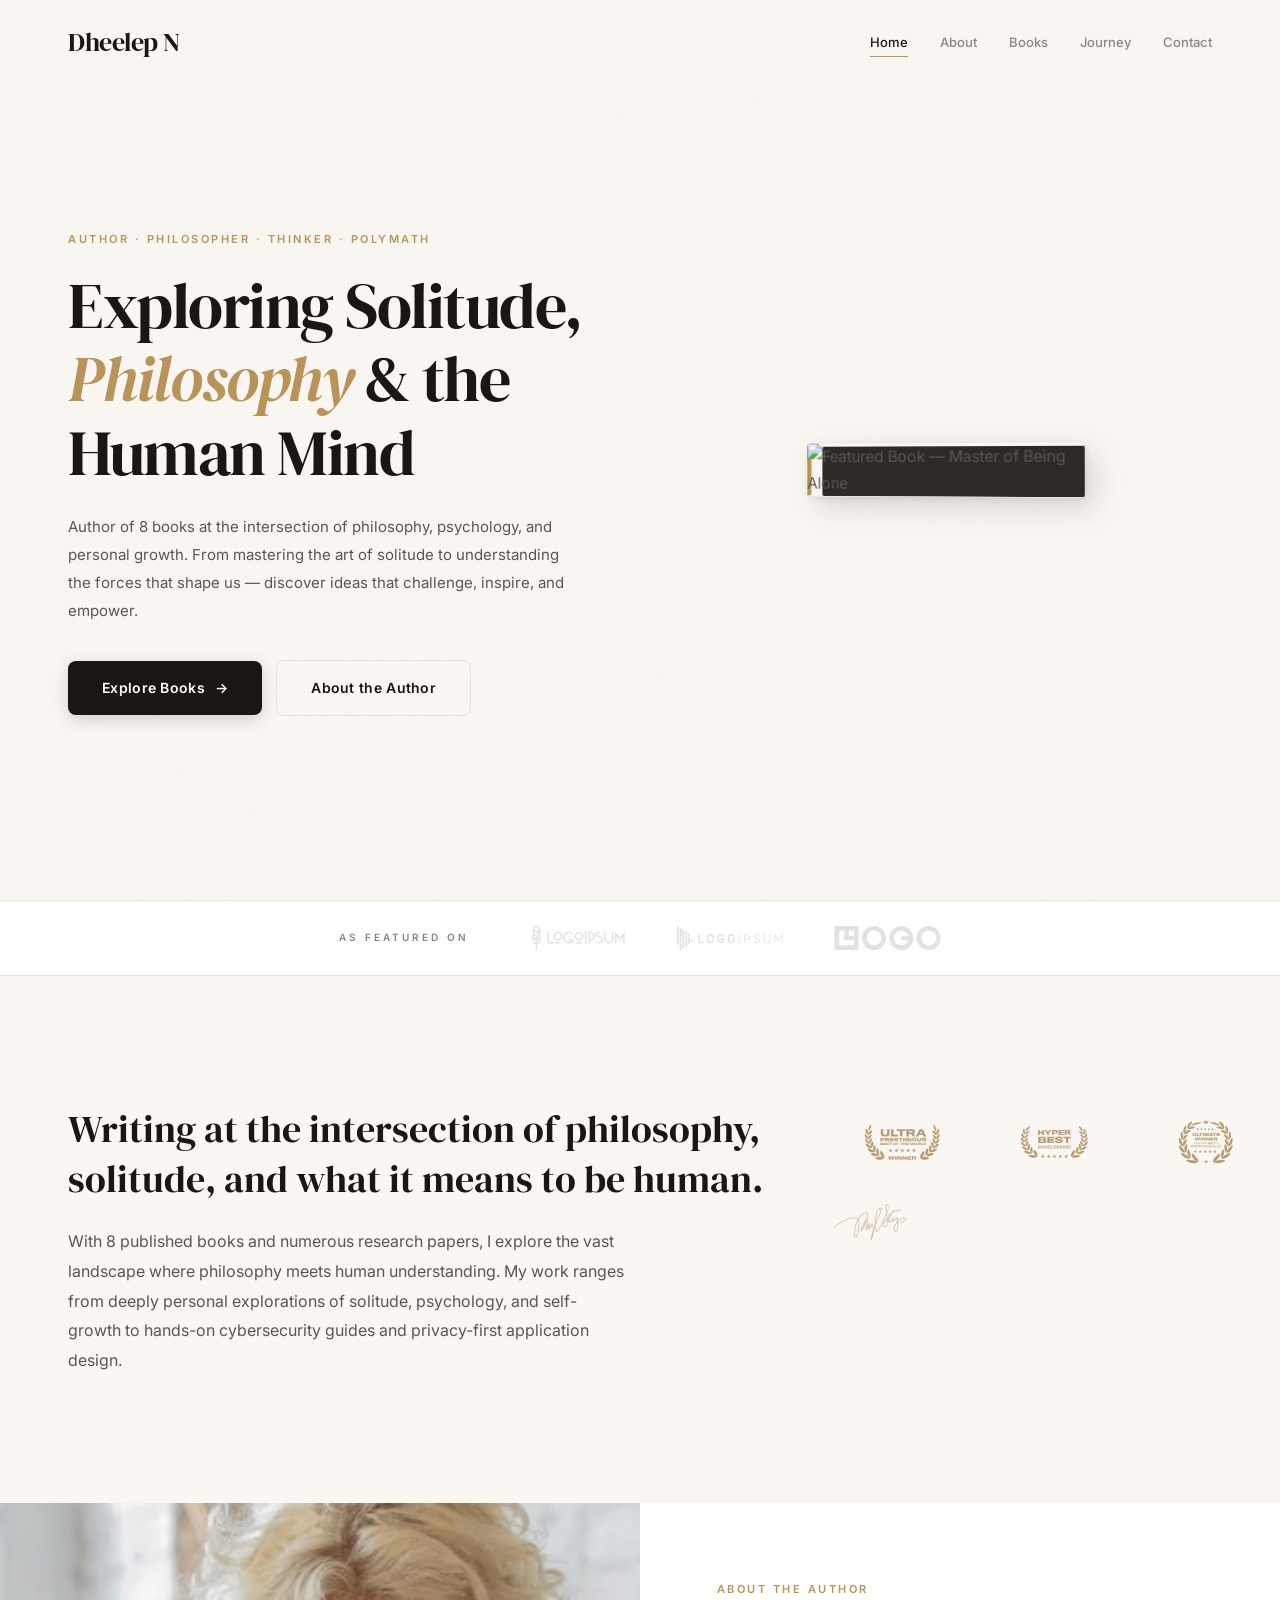
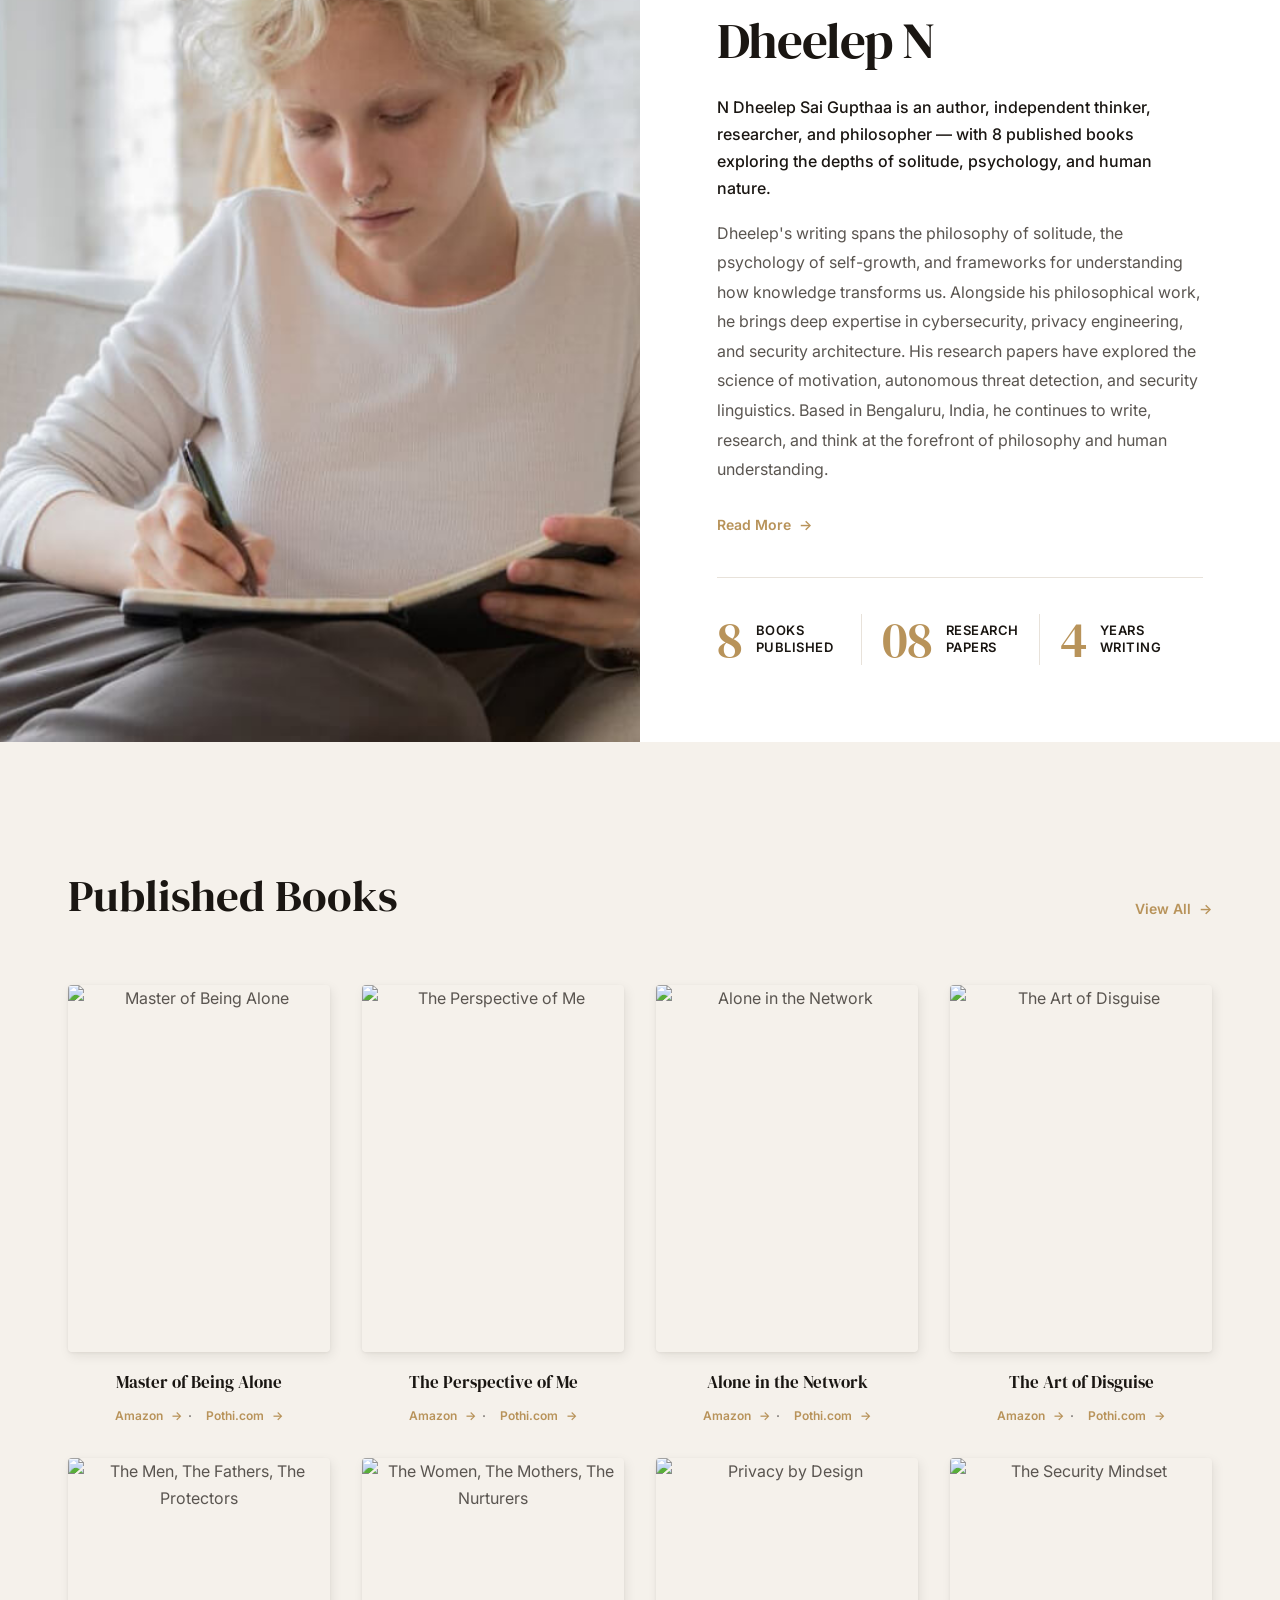
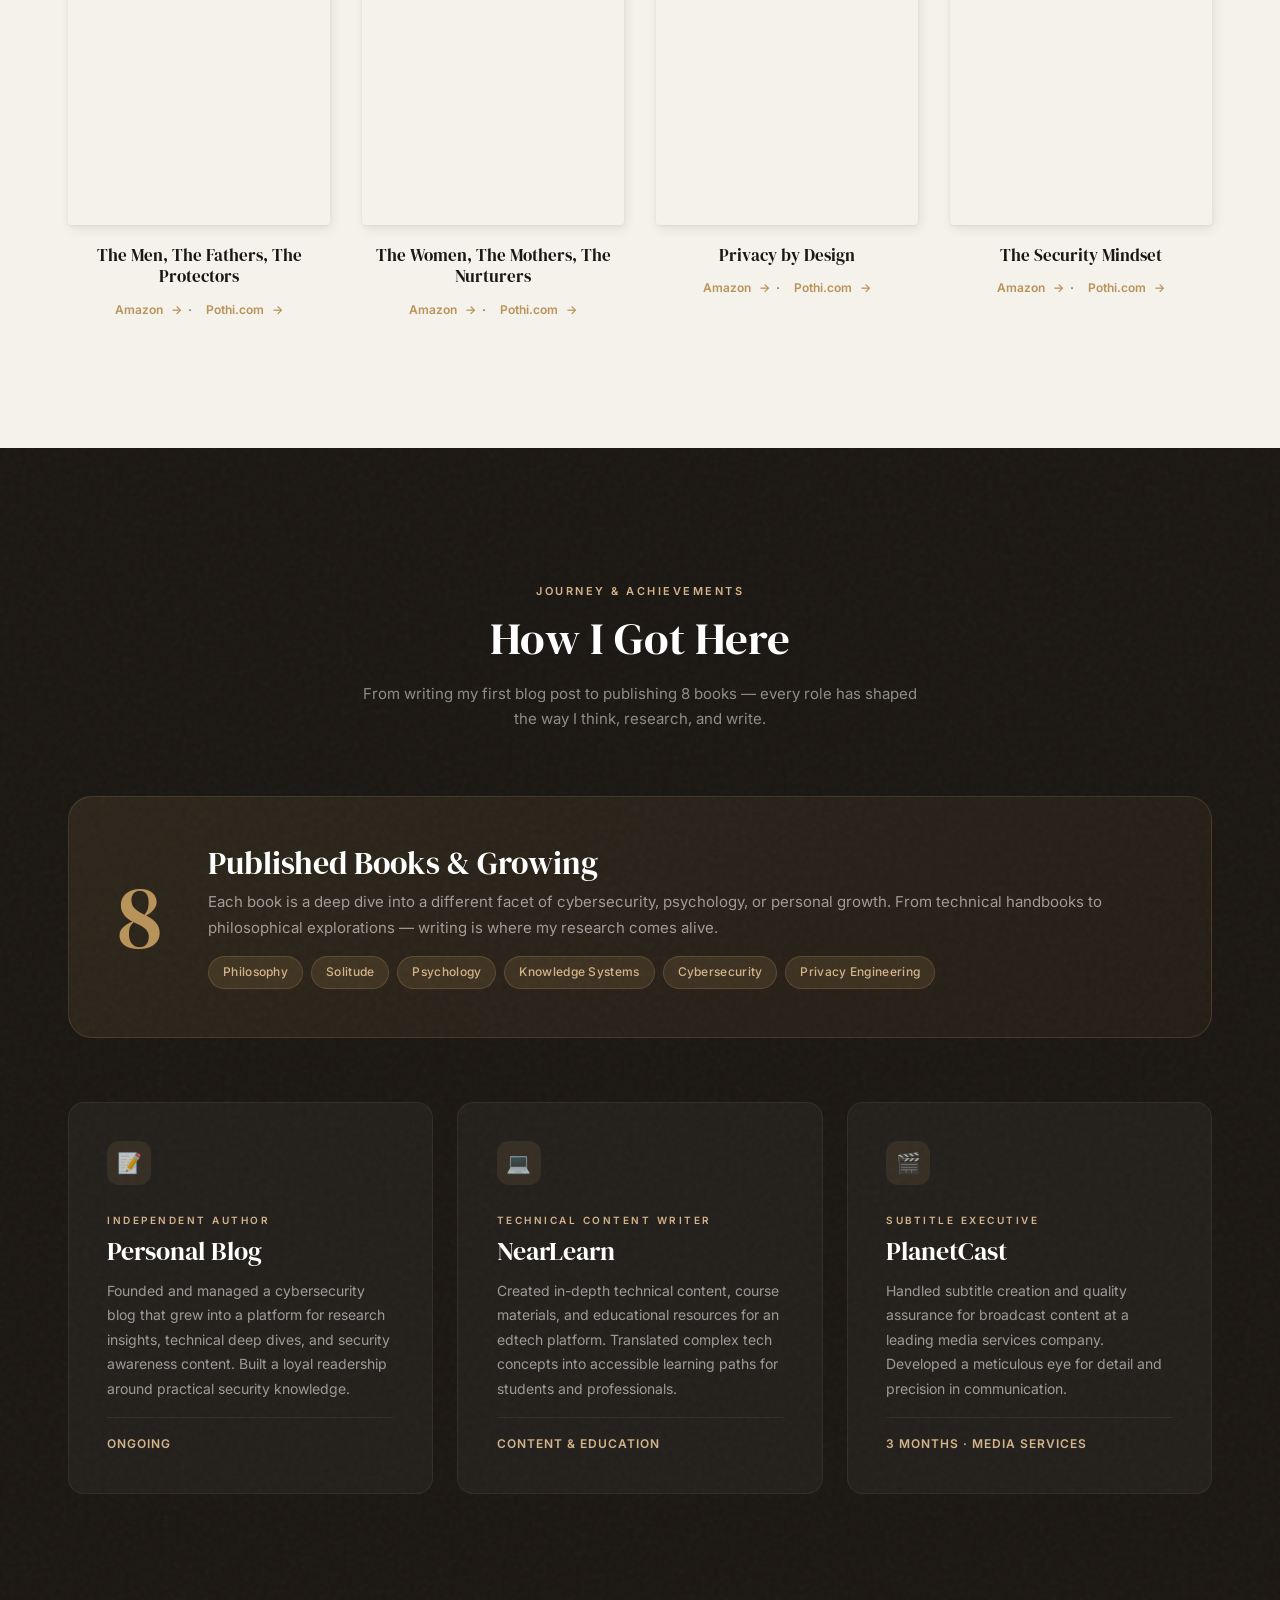
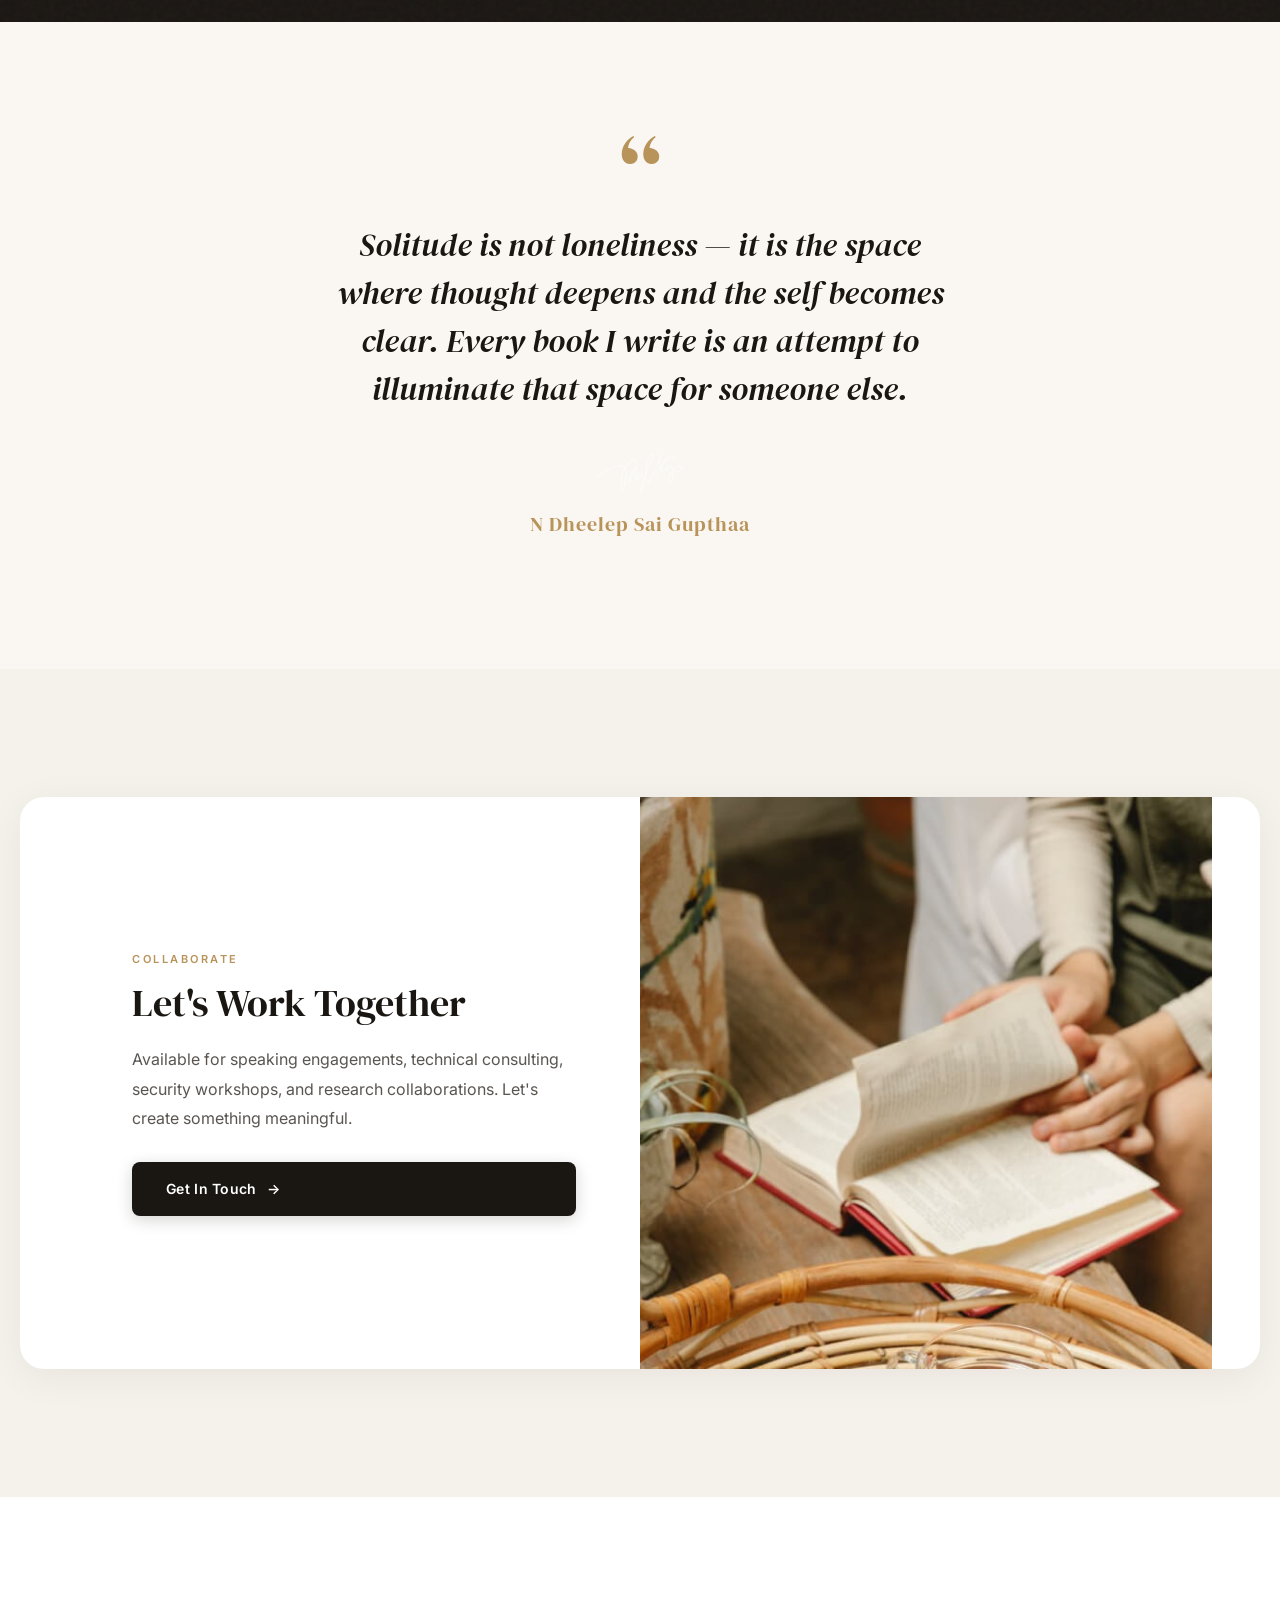
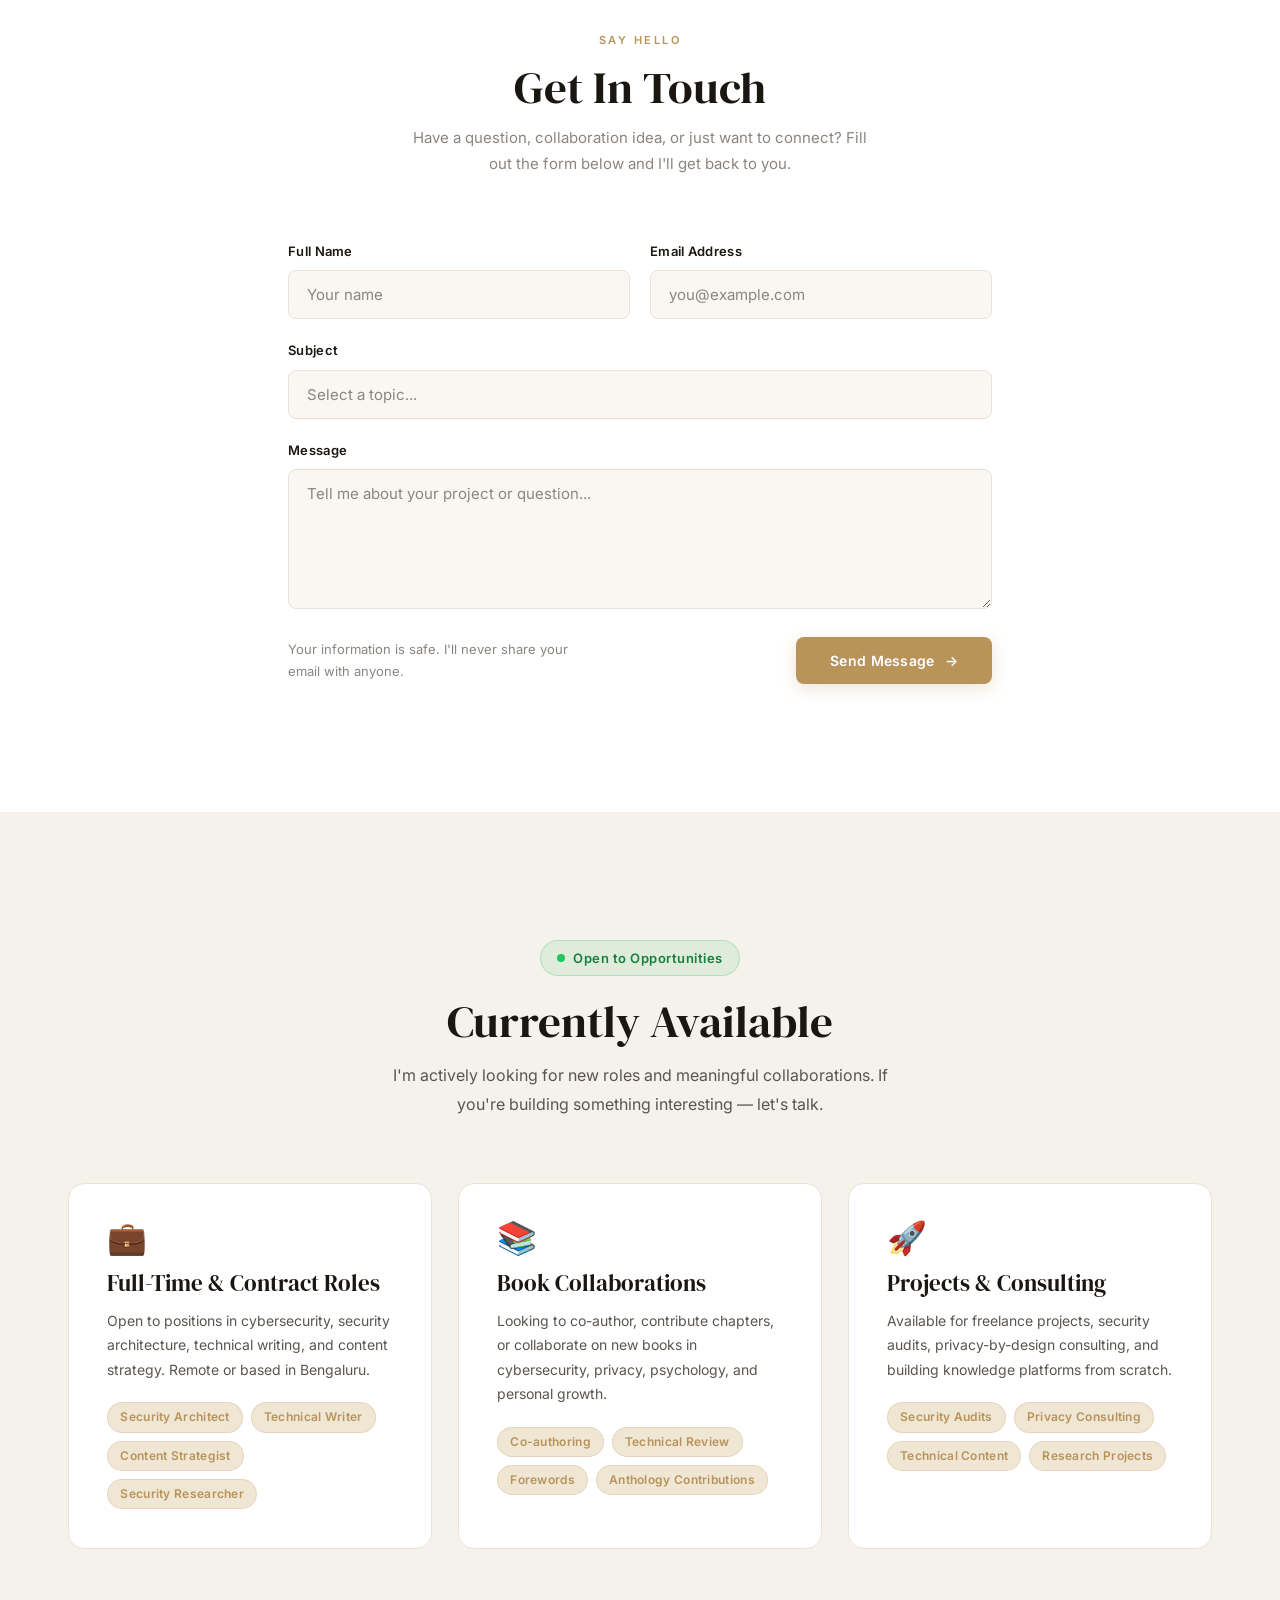
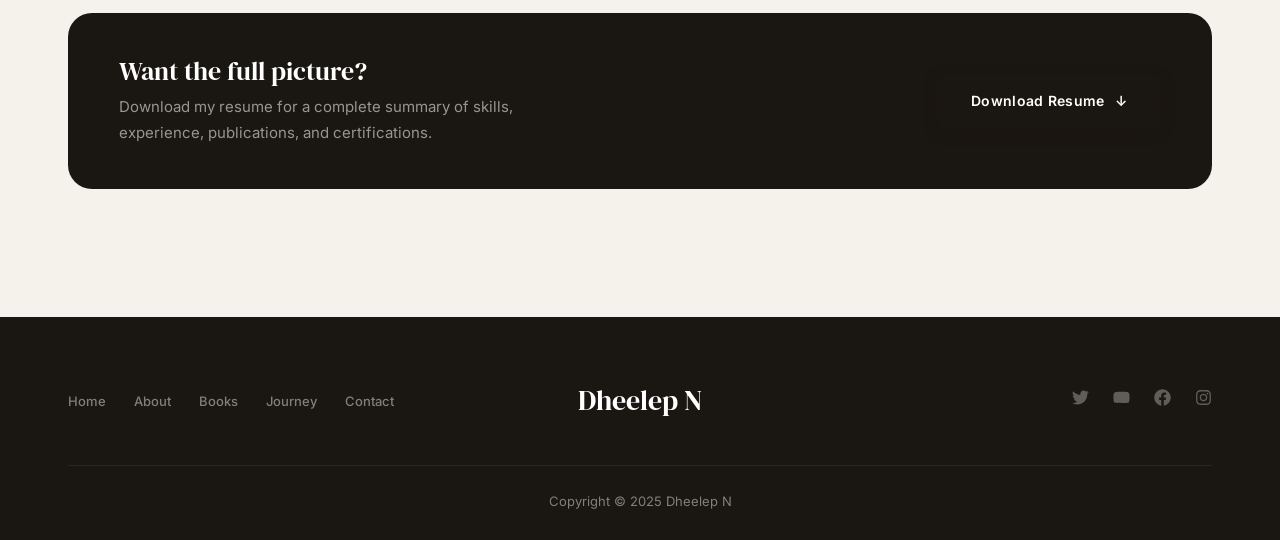
==== commit c588531c: "full" ====
--- a/index.html
+++ b/index.html
@@ -39,7 +39,7 @@
 	<section class="hero">
 		<div class="wrap">
 			<div class="hero-text">
-				<span class="tag">Author · Philosopher · Thinker</span>
+				<span class="tag">Author · Philosopher · Thinker · Polymath</span>
 				<h1>Exploring Solitude, <em>Philosophy</em> &amp; the Human Mind</h1>
 				<p class="hero-desc">Author of 8 books at the intersection of philosophy, psychology, and personal
 					growth.
